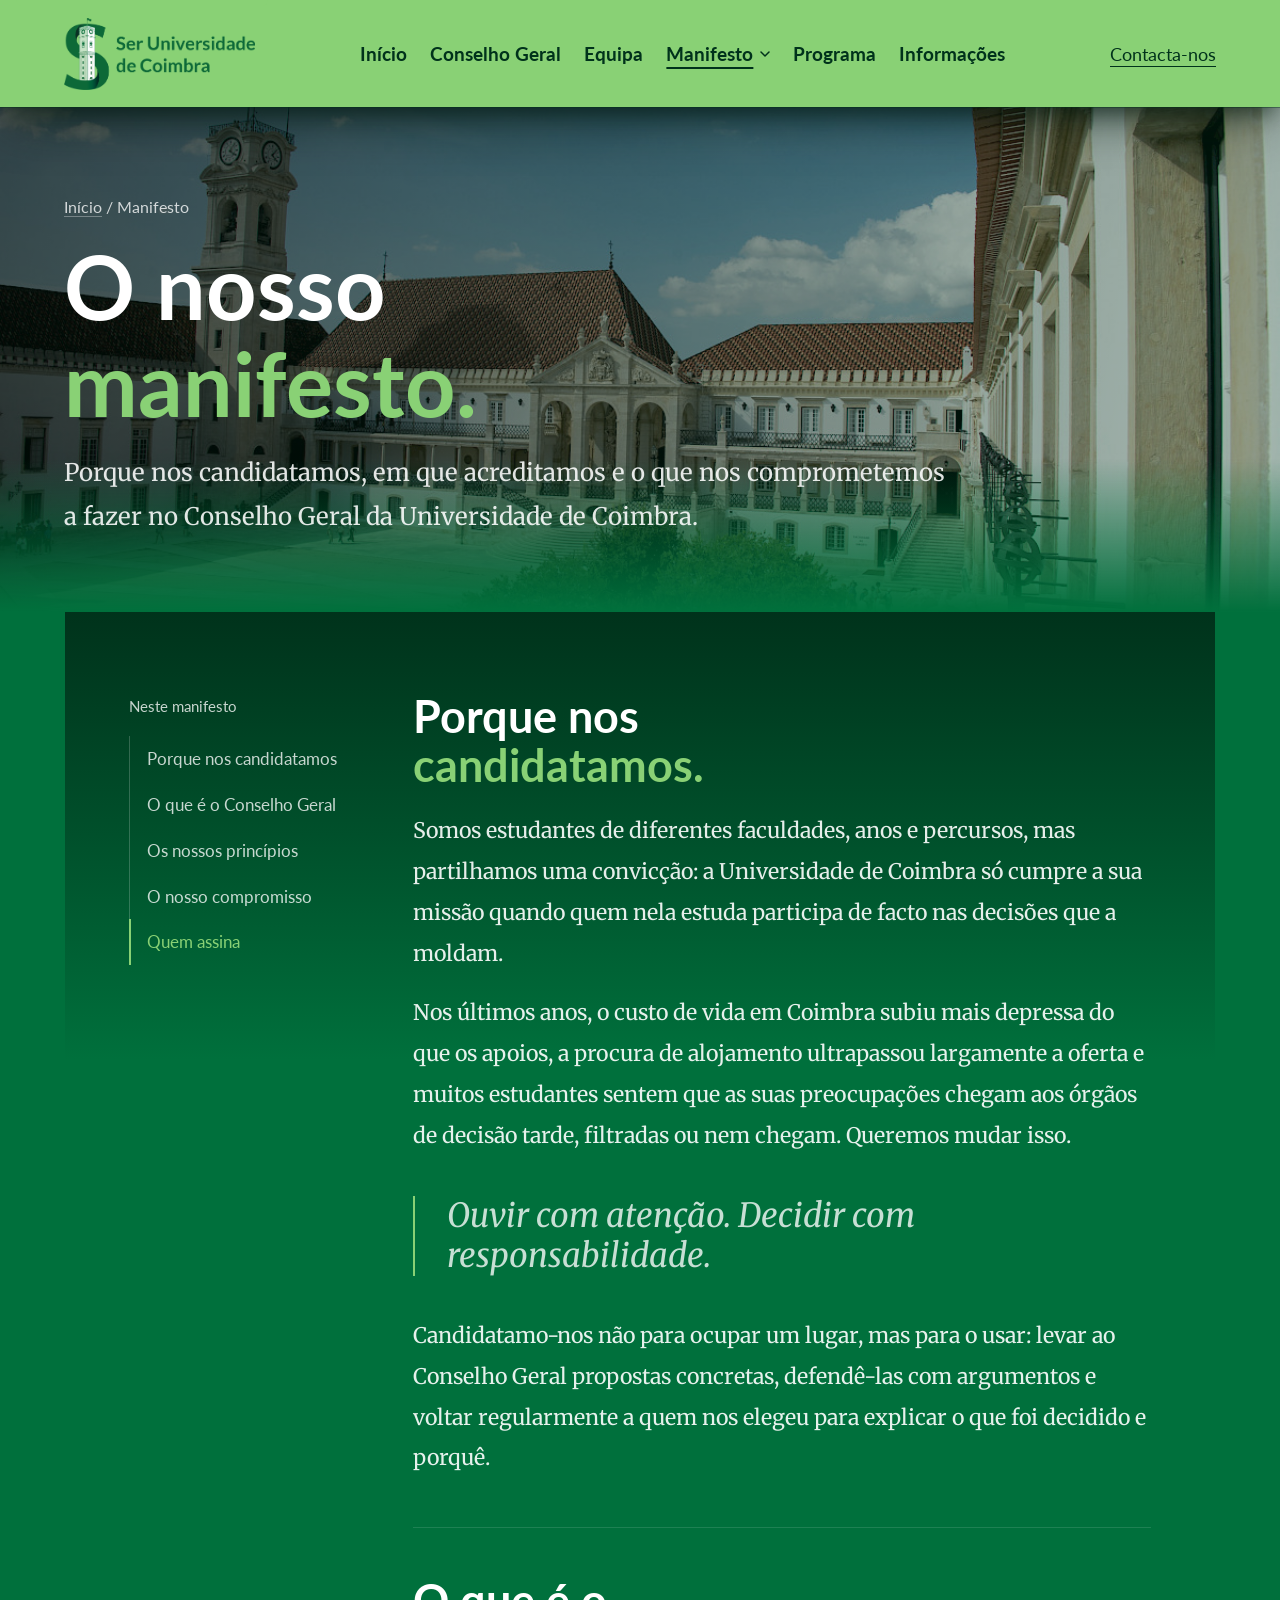
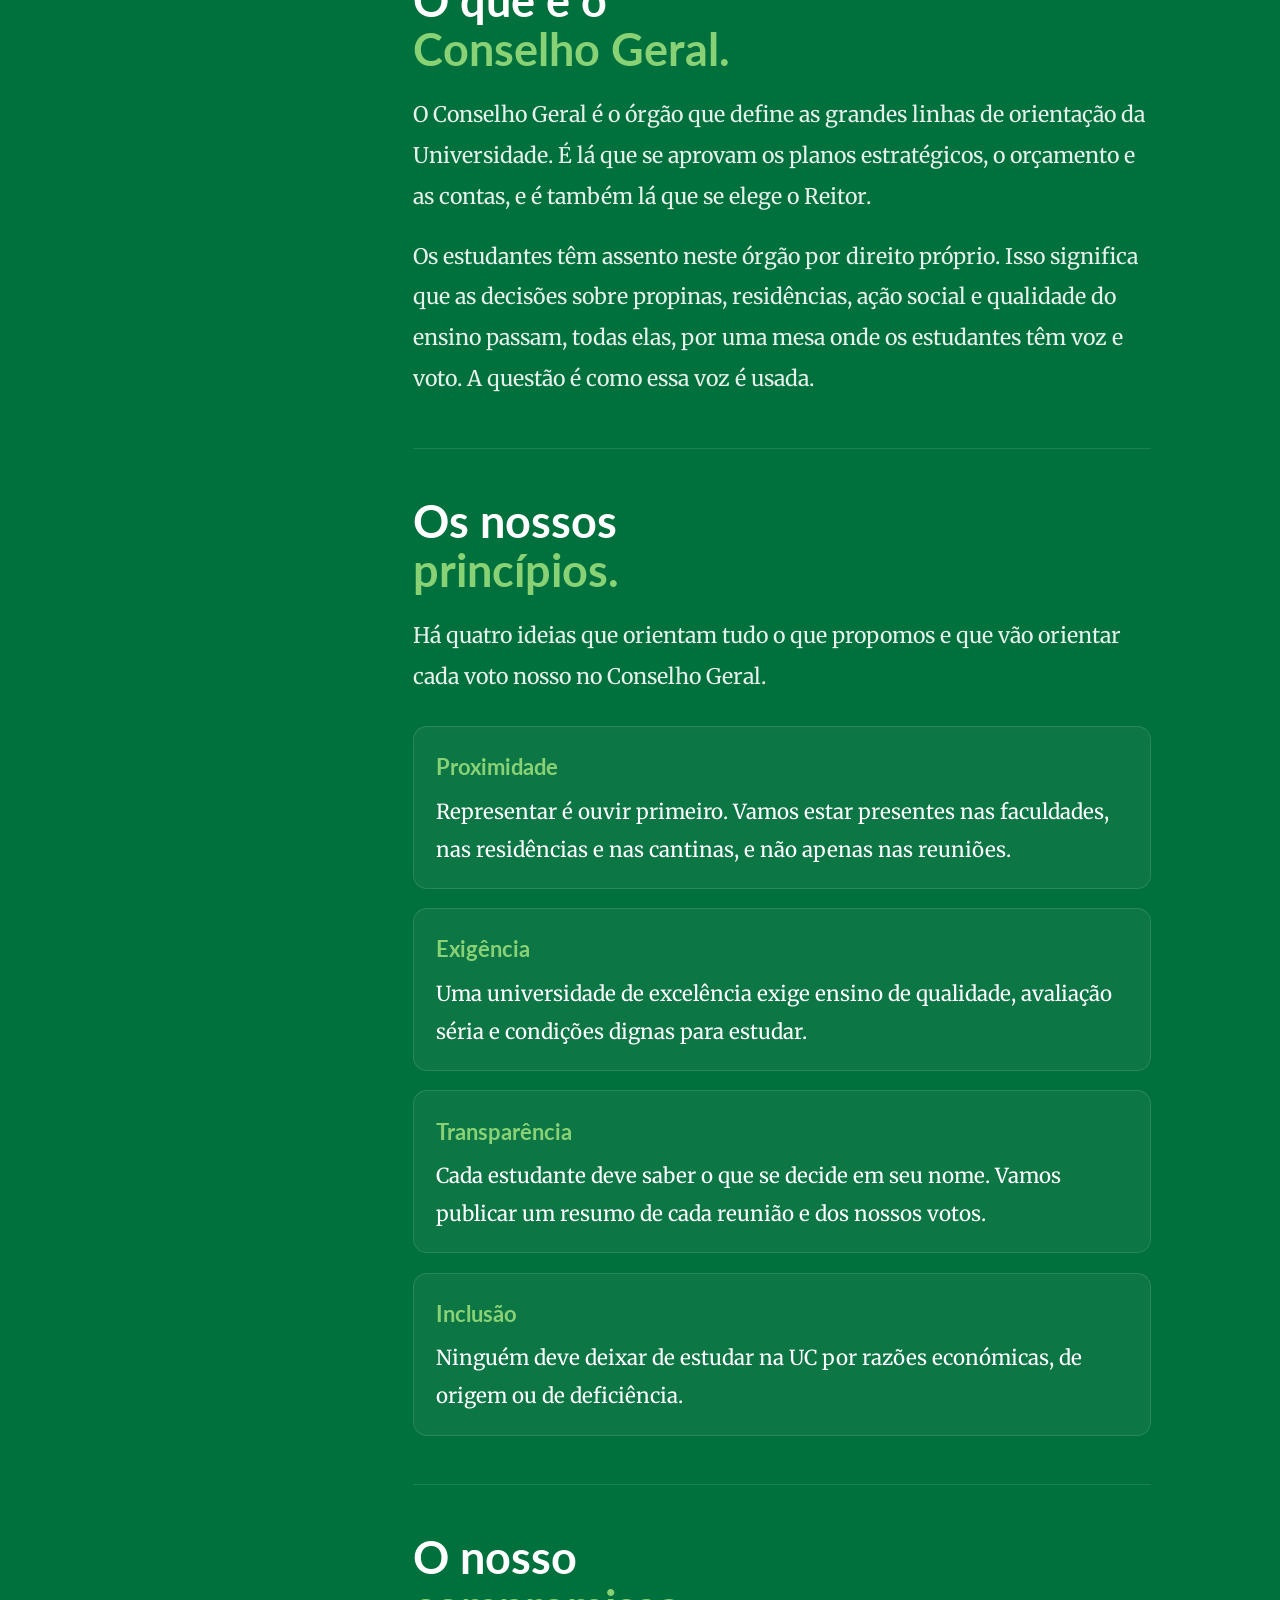
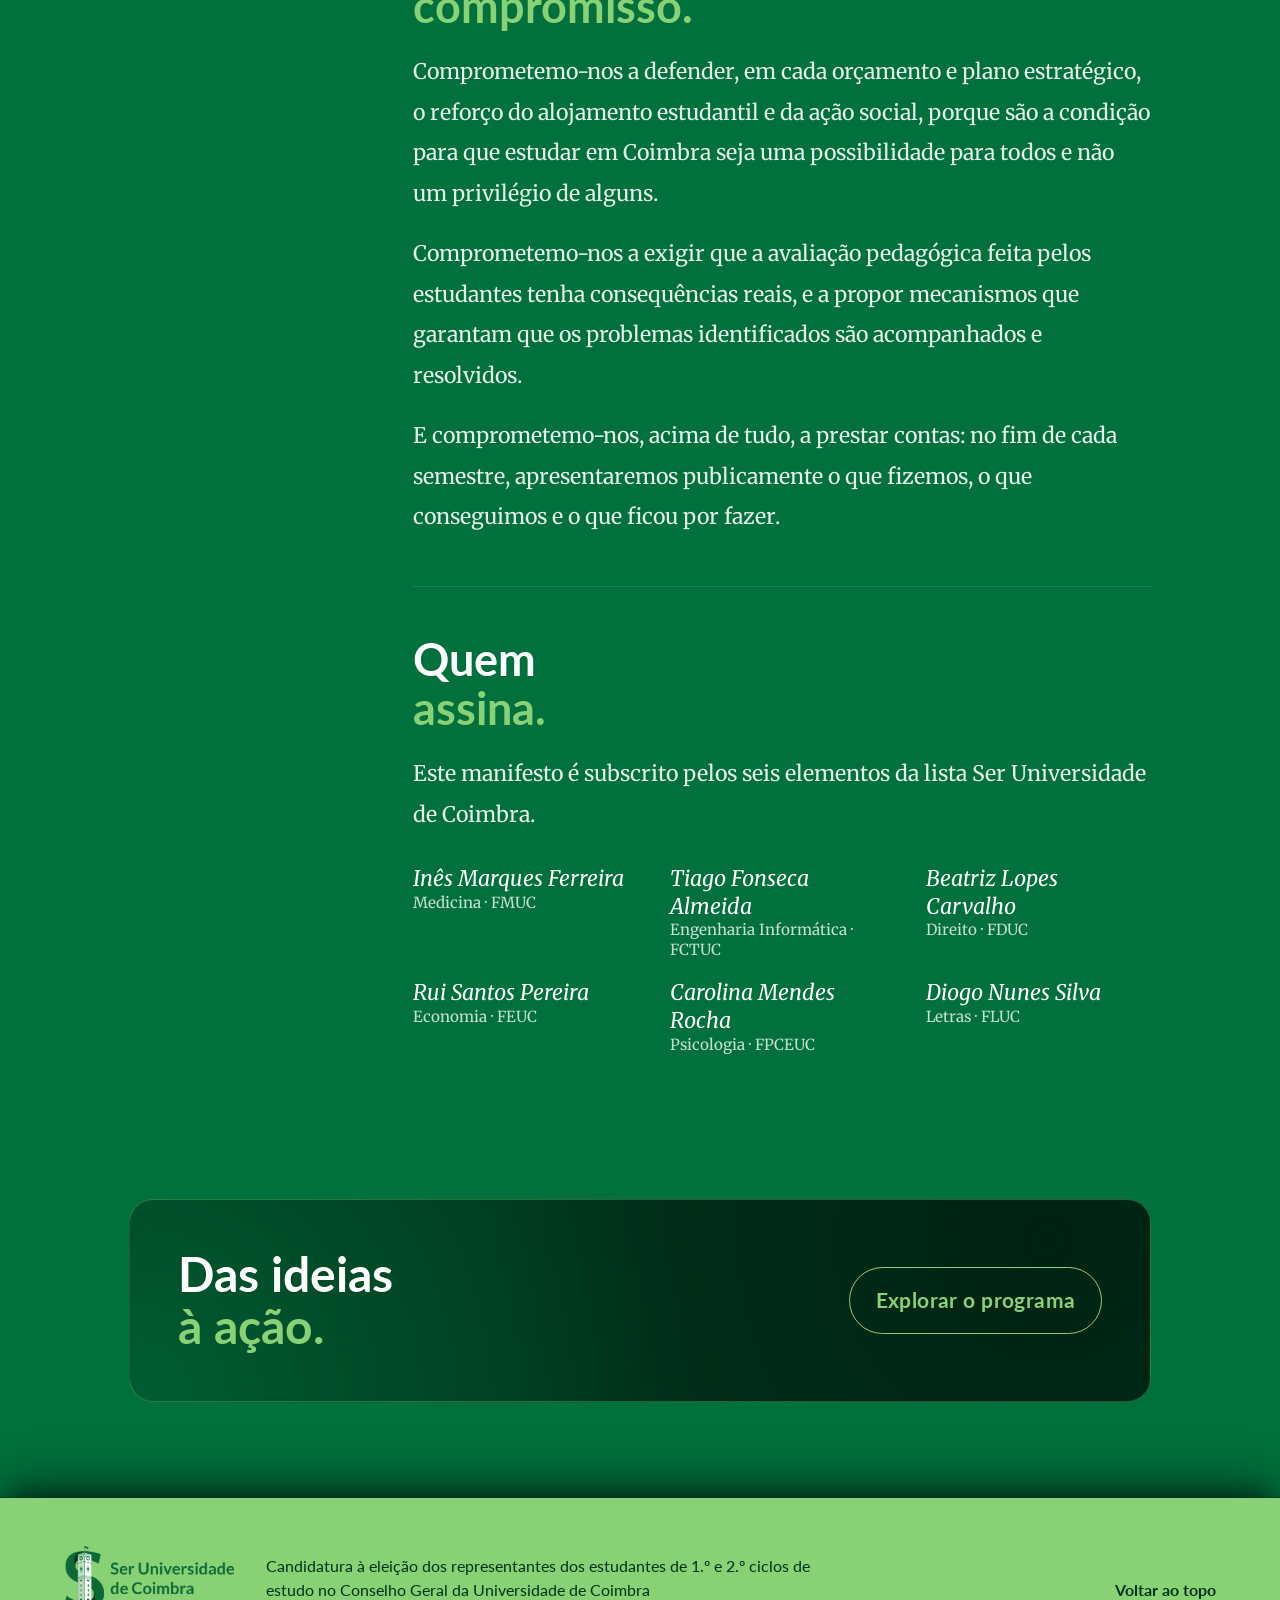
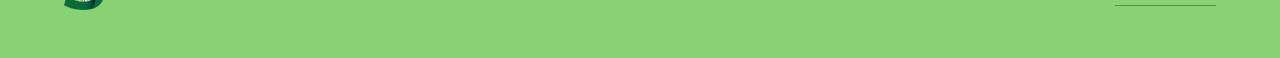
==== manifesto.html @ c666aac7 "reducao" ====
<!DOCTYPE html>
<html lang="pt">
<head>
  <meta charset="UTF-8">
  <meta name="viewport" content="width=device-width, initial-scale=1">
  <meta name="description" content="Manifesto da lista Ser Universidade de Coimbra, candidata à eleição dos representantes dos estudantes de 1.º e 2.º ciclos de estudo no Conselho Geral da Universidade de Coimbra.">
  <meta name="theme-color" content="#00703C">
  <title>Manifesto · Ser Universidade de Coimbra</title>
  <link rel="preconnect" href="https://fonts.googleapis.com">
  <link rel="preconnect" href="https://fonts.gstatic.com" crossorigin>
  <link href="https://fonts.googleapis.com/css2?family=Lato:ital,wght@0,400;0,700;1,400;1,700&family=Merriweather:ital,wght@0,300;0,400;0,700;1,300;1,400&display=swap" rel="stylesheet">
  <link rel="icon" type="image/png" sizes="32x32" href="imagens/favicon-32.png">
  <link rel="apple-touch-icon" href="imagens/favicon-180.png">
  <link rel="stylesheet" href="style.css?v=2">
</head>
<body>
  <a class="saltar" href="#conteudo">Saltar para o conteúdo</a>

  <header id="cabecalho">
    <a class="marca" href="index.html">
      <img class="marca-simbolo" src="imagens/logo-cor.png" alt="Ser Universidade de Coimbra">
    </a>
    <nav id="menu">
      <a href="index.html#inicio">Início</a>
      <a href="index.html#conselho-geral">Conselho Geral</a>
      <a href="index.html#equipa">Equipa</a>
      <div class="menu-grupo">
        <button class="menu-grupo-botao atual" aria-expanded="false">Manifesto <svg viewBox="0 0 10 6" aria-hidden="true"><path d="M1 1l4 4 4-4" fill="none" stroke="currentColor" stroke-width="1.5" stroke-linecap="round" stroke-linejoin="round"/></svg></button>
        <div class="submenu">
          <a href="index.html#manifesto">Em resumo</a>
          <a href="manifesto.html">Manifesto completo</a>
        </div>
      </div>
      <a href="index.html#programa">Programa</a>
      <a href="index.html#informacoes">Informações</a>
    </nav>
    <div class="cabecalho-acoes">
      <a class="contacto-ligacao" href="index.html#contactos">Contacta-nos</a>
      <button class="menu-botao" aria-expanded="false" aria-controls="menu" aria-label="Abrir menu"><span></span><span></span><span></span></button>
    </div>
  </header>

  <section class="pagina-topo">
    <div class="inicio-fundo"></div>
    <p class="migalhas"><a href="index.html">Início</a> / Manifesto</p>
    <h1>O nosso <em>manifesto.</em></h1>
    <p class="pagina-resumo">Porque nos candidatamos, em que acreditamos e o que nos comprometemos a fazer no Conselho Geral da Universidade de Coimbra.</p>
  </section>

  <main id="conteudo" class="leitura">
    <aside class="indice">
      <p class="indice-titulo">Neste manifesto</p>
      <ol>
        <li><a href="#porque">Porque nos candidatamos</a></li>
        <li><a href="#conselho">O que é o Conselho Geral</a></li>
        <li><a href="#principios">Os nossos princípios</a></li>
        <li><a href="#compromisso">O nosso compromisso</a></li>
        <li><a href="#quem-somos">Quem assina</a></li>
      </ol>
    </aside>

    <article class="texto-manifesto">
      <section id="porque">
        <h2>Porque nos <em>candidatamos.</em></h2>
        <p>Somos estudantes de diferentes faculdades, anos e percursos, mas partilhamos uma convicção: a Universidade de Coimbra só cumpre a sua missão quando quem nela estuda participa de facto nas decisões que a moldam.</p>
        <p>Nos últimos anos, o custo de vida em Coimbra subiu mais depressa do que os apoios, a procura de alojamento ultrapassou largamente a oferta e muitos estudantes sentem que as suas preocupações chegam aos órgãos de decisão tarde, filtradas ou nem chegam. Queremos mudar isso.</p>
        <blockquote>Ouvir com atenção. Decidir com responsabilidade.</blockquote>
        <p>Candidatamo-nos não para ocupar um lugar, mas para o usar: levar ao Conselho Geral propostas concretas, defendê-las com argumentos e voltar regularmente a quem nos elegeu para explicar o que foi decidido e porquê.</p>
      </section>

      <section id="conselho">
        <h2>O que é o <em>Conselho Geral.</em></h2>
        <p>O Conselho Geral é o órgão que define as grandes linhas de orientação da Universidade. É lá que se aprovam os planos estratégicos, o orçamento e as contas, e é também lá que se elege o Reitor.</p>
        <p>Os estudantes têm assento neste órgão por direito próprio. Isso significa que as decisões sobre propinas, residências, ação social e qualidade do ensino passam, todas elas, por uma mesa onde os estudantes têm voz e voto. A questão é como essa voz é usada.</p>
      </section>

      <section id="principios">
        <h2>Os nossos <em>princípios.</em></h2>
        <p>Há quatro ideias que orientam tudo o que propomos e que vão orientar cada voto nosso no Conselho Geral.</p>
        <ul class="principios">
          <li><strong>Proximidade</strong>Representar é ouvir primeiro. Vamos estar presentes nas faculdades, nas residências e nas cantinas, e não apenas nas reuniões.</li>
          <li><strong>Exigência</strong>Uma universidade de excelência exige ensino de qualidade, avaliação séria e condições dignas para estudar.</li>
          <li><strong>Transparência</strong>Cada estudante deve saber o que se decide em seu nome. Vamos publicar um resumo de cada reunião e dos nossos votos.</li>
          <li><strong>Inclusão</strong>Ninguém deve deixar de estudar na UC por razões económicas, de origem ou de deficiência.</li>
        </ul>
      </section>

      <section id="compromisso">
        <h2>O nosso <em>compromisso.</em></h2>
        <p>Comprometemo-nos a defender, em cada orçamento e plano estratégico, o reforço do alojamento estudantil e da ação social, porque são a condição para que estudar em Coimbra seja uma possibilidade para todos e não um privilégio de alguns.</p>
        <p>Comprometemo-nos a exigir que a avaliação pedagógica feita pelos estudantes tenha consequências reais, e a propor mecanismos que garantam que os problemas identificados são acompanhados e resolvidos.</p>
        <p>E comprometemo-nos, acima de tudo, a prestar contas: no fim de cada semestre, apresentaremos publicamente o que fizemos, o que conseguimos e o que ficou por fazer.</p>
      </section>

      <section id="quem-somos">
        <h2>Quem <em>assina.</em></h2>
        <p>Este manifesto é subscrito pelos seis elementos da lista Ser Universidade de Coimbra.</p>
        <div class="assinaturas">
          <p>Inês Marques Ferreira <span>Medicina · FMUC</span></p>
          <p>Tiago Fonseca Almeida <span>Engenharia Informática · FCTUC</span></p>
          <p>Beatriz Lopes Carvalho <span>Direito · FDUC</span></p>
          <p>Rui Santos Pereira <span>Economia · FEUC</span></p>
          <p>Carolina Mendes Rocha <span>Psicologia · FPCEUC</span></p>
          <p>Diogo Nunes Silva <span>Letras · FLUC</span></p>
        </div>
      </section>
    </article>
  </main>

  <section class="pagina-seguinte">
    <div class="pagina-seguinte-cartao">
      <h2>Das ideias <em>à ação.</em></h2>
      <a class="botao-pagina" href="index.html#programa">Explorar o programa</a>
    </div>
  </section>

  <footer>
    <div class="rodape-marca">
      <img class="marca-simbolo" src="imagens/logo-cor.png" alt="Ser Universidade de Coimbra">
      <p>Candidatura à eleição dos representantes dos estudantes de 1.º e 2.º ciclos de estudo no Conselho Geral da Universidade de Coimbra</p>
    </div>
    <a class="ligacao" href="#">Voltar ao topo</a>
  </footer>

  <script src="script.js?v=2"></script>
</body>
</html>
---- style.css ----
:root {
  --escuro: #00703C;
  --profundo: color-mix(in srgb, var(--escuro) 45%, black);
  --sombra: color-mix(in srgb, var(--escuro) 20%, black);
  --destaque: #89D175;
  --texto: #FFFFFF;
  --texto-suave: rgba(255, 255, 255, 0.78);
  --fonte-marca: "Lato", system-ui, sans-serif;
  --fonte-titulos: "Lato", system-ui, sans-serif;
  --fonte-texto: "Merriweather", Georgia, serif;
}

* {
  box-sizing: border-box;
  margin: 0;
  padding: 0;
}

html {
  scroll-behavior: smooth;
  scroll-padding-top: 7rem;
}

body {
  font-family: var(--fonte-texto);
  color: var(--texto);
  background: var(--escuro);
  font-size: 1.29rem;
  line-height: 1.85;
}

h1, h2, h3 {
  font-family: var(--fonte-titulos);
  font-weight: 700;
  line-height: 1.1;
}

h1 em, h2 em {
  display: block;
  font-style: normal;
  font-weight: inherit;
  color: var(--destaque);
}

a:focus-visible, button:focus-visible {
  outline: 2px solid var(--destaque);
  outline-offset: 3px;
}

.saltar {
  position: absolute;
  left: 1rem;
  top: -3rem;
  z-index: 100;
  padding: 0.5rem 1rem;
  background: var(--destaque);
  color: var(--profundo);
  border-radius: 6px;
}

.saltar:focus {
  top: 1rem;
}

#cabecalho {
  position: fixed;
  top: 0;
  left: 0;
  right: 0;
  z-index: 50;
  display: flex;
  justify-content: space-between;
  align-items: center;
  padding: 1.1rem 5%;
  background: var(--destaque);
  box-shadow:
    0 1px 0 color-mix(in srgb, var(--profundo) 40%, transparent),
    0 10px 22px -6px color-mix(in srgb, var(--sombra) 60%, transparent),
    0 24px 48px -12px color-mix(in srgb, var(--sombra) 55%, transparent);
  transition: padding 0.4s ease;
}

#cabecalho.compacto {
  padding: 0.6rem 5%;
  background: var(--destaque);
  box-shadow:
    0 1px 0 color-mix(in srgb, var(--profundo) 40%, transparent),
    0 10px 22px -6px color-mix(in srgb, var(--sombra) 60%, transparent),
    0 24px 48px -12px color-mix(in srgb, var(--sombra) 55%, transparent);
}

.marca {
  display: flex;
  align-items: center;
  gap: 0.7rem;
  color: var(--texto);
  text-decoration: none;
}

.marca-simbolo {
  width: auto;
  height: 4.5rem;
  flex-shrink: 0;
  transition: height 0.4s ease;
}

#cabecalho.compacto .marca-simbolo {
  height: 3.4rem;
}

.marca-nome {
  font-family: var(--fonte-marca);
  font-size: 1.35rem;
  font-weight: 700;
  line-height: 1.15;
}

.cabecalho-acoes {
  display: flex;
  align-items: center;
  gap: 1.4rem;
}

.contacto-ligacao {
  color: var(--profundo);
  font-size: 1.15rem;
  text-decoration: underline;
  text-decoration-thickness: 1px;
  text-underline-offset: 5px;
  transition: color 0.3s ease;
}

.contacto-ligacao:hover {
  color: var(--profundo);
  text-decoration-thickness: 2px;
}

nav {
  display: flex;
  align-items: center;
  gap: clamp(1rem, 1.8vw, 2rem);
}

nav > a,
.menu-grupo-botao {
  display: inline-flex;
  align-items: center;
  gap: 0.4rem;
  padding: 0.4rem 0;
  background: none;
  border: none;
  color: var(--texto);
  font: inherit;
  font-size: 1.2rem;
  font-weight: 700;
  text-decoration: none;
  cursor: pointer;
  transition: color 0.3s ease;
}

nav > a:hover,
.menu-grupo-botao:hover,
.menu-grupo-botao.atual {
  color: var(--destaque);
}

.menu-grupo-botao svg {
  width: 10px;
  height: 6px;
  transition: transform 0.3s ease;
}

.menu-grupo {
  position: relative;
}

.submenu {
  position: absolute;
  top: calc(100% + 0.7rem);
  left: -1rem;
  min-width: 230px;
  display: flex;
  flex-direction: column;
  padding: 0.6rem;
  border-radius: 14px;
  background: var(--escuro);
  border: 1px solid color-mix(in srgb, var(--destaque) 25%, transparent);
  box-shadow: 0 20px 50px color-mix(in srgb, var(--sombra) 45%, transparent);
  opacity: 0;
  visibility: hidden;
  transform: translateY(-6px);
  transition: opacity 0.25s ease, transform 0.25s ease, visibility 0.25s;
}

.submenu::before {
  content: "";
  position: absolute;
  top: -0.8rem;
  left: 0;
  right: 0;
  height: 0.8rem;
}

.submenu a {
  padding: 0.55rem 0.8rem;
  border-radius: 8px;
  color: var(--texto);
  font-size: 1.08rem;
  text-decoration: none;
  transition: background 0.25s ease, color 0.25s ease;
}

.submenu a:hover {
  background: color-mix(in srgb, var(--texto-suave) 10%, transparent);
  color: var(--destaque);
}

.menu-grupo.aberto .submenu {
  opacity: 1;
  visibility: visible;
  transform: none;
}

.menu-grupo.aberto .menu-grupo-botao svg {
  transform: rotate(180deg);
}

@media (hover: hover) {
  #cabecalho:not(.compacto) .menu-grupo:hover .submenu {
    opacity: 1;
    visibility: visible;
    transform: none;
  }

  #cabecalho:not(.compacto) .menu-grupo:hover .menu-grupo-botao svg {
    transform: rotate(180deg);
  }
}

.menu-botao {
  display: none;
  flex-direction: column;
  justify-content: center;
  align-items: center;
  gap: 5px;
  width: 2.4rem;
  height: 2.4rem;
  padding: 0;
  background: none;
  border: none;
  cursor: pointer;
}

.menu-botao span {
  width: 24px;
  height: 3px;
  border-radius: 2px;
  background: var(--escuro);
  transition: transform 0.3s ease, opacity 0.3s ease, background 0.3s ease;
}

.menu-botao:hover span {
  background: var(--destaque);
}

.menu-botao[aria-expanded="true"] span:nth-child(1) {
  transform: translateY(8px) rotate(45deg);
}

.menu-botao[aria-expanded="true"] span:nth-child(2) {
  opacity: 0;
}

.menu-botao[aria-expanded="true"] span:nth-child(3) {
  transform: translateY(-8px) rotate(-45deg);
}

#cabecalho.sem-transicao nav,
#cabecalho.sem-transicao nav * {
  transition: none !important;
}

#cabecalho.compacto .menu-botao {
  display: flex;
}

#cabecalho.compacto nav {
  position: absolute;
  top: 100%;
  right: 5%;
  width: min(320px, 90%);
  max-height: calc(100vh - 6rem);
  overflow-y: auto;
  flex-direction: column;
  align-items: stretch;
  gap: 0.2rem;
  padding: 1.2rem 1.4rem;
  border-radius: 16px;
  background: var(--escuro);
  border: 1px solid color-mix(in srgb, var(--destaque) 25%, transparent);
  box-shadow: 0 20px 50px color-mix(in srgb, var(--sombra) 45%, transparent);
  opacity: 0;
  visibility: hidden;
  transform: translateY(-10px);
  transition: opacity 0.3s ease, transform 0.3s ease, visibility 0.3s;
}

#cabecalho.compacto nav.aberto {
  opacity: 1;
  visibility: visible;
  transform: none;
}

#cabecalho.compacto nav > a,
#cabecalho.compacto .menu-grupo-botao {
  width: 100%;
  justify-content: space-between;
  padding: 0.65rem 0;
}

#cabecalho.compacto .submenu {
  position: static;
  display: none;
  min-width: 0;
  padding: 0 0 0.5rem 0.6rem;
  background: none;
  border: none;
  box-shadow: none;
  opacity: 1;
  visibility: visible;
  transform: none;
}

#cabecalho.compacto .submenu::before {
  display: none;
}

#cabecalho.compacto .menu-grupo.aberto .submenu {
  display: flex;
}

.marca {
  color: var(--profundo);
}

.menu-botao:hover span {
  background: var(--profundo);
}

#cabecalho:not(.compacto) nav > a,
#cabecalho:not(.compacto) .menu-grupo-botao {
  color: var(--profundo);
  text-decoration: underline;
  text-decoration-color: transparent;
  text-decoration-thickness: 1.5px;
  text-underline-offset: 6px;
  transition: color 0.3s ease, text-decoration-color 0.3s ease;
}

#cabecalho:not(.compacto) nav > a:hover,
#cabecalho:not(.compacto) .menu-grupo-botao:hover,
#cabecalho:not(.compacto) .menu-grupo-botao.atual {
  color: var(--profundo);
  text-decoration-color: currentColor;
}

#inicio {
  position: relative;
  overflow: hidden;
  isolation: isolate;
  min-height: 100vh;
  display: flex;
  flex-direction: column;
  justify-content: center;
  padding: 10rem 5% 9rem;
}

.inicio-fundo {
  position: absolute;
  inset: 0;
  top: var(--altura-cabecalho, 6.7rem);
  z-index: -2;
  background: url("imagens/abertura.jpg") center / cover no-repeat;
  filter: saturate(0.75);
}

.pagina-topo::before {
  content: "";
  position: absolute;
  inset: 0;
  z-index: -1;
  background: var(--escuro);
  opacity: 0.2;
}

#inicio::after {
  content: "";
  position: absolute;
  inset: 0;
  z-index: -1;
  background:
    linear-gradient(to bottom, transparent 55%, var(--profundo) 100%),
    radial-gradient(
      ellipse 65% 55% at 50% 48%,
      rgba(0, 18, 9, 0.55) 0%,
      rgba(0, 18, 9, 0.2) 70%,
      rgba(0, 18, 9, 0) 100%
    ),
    rgba(0, 18, 9, 0.35);
  pointer-events: none;
}

.pagina-topo::after {
  content: "";
  position: absolute;
  inset: 0;
  z-index: -1;
  background:
    linear-gradient(to top, var(--escuro) 0%, transparent 25%),
    linear-gradient(
      100deg,
      rgba(0, 0, 0, 0.6) 0%,
      rgba(0, 0, 0, 0.4) 40%,
      rgba(0, 0, 0, 0.15) 100%
    );
  pointer-events: none;
}

.inicio-conteudo {
  max-width: 900px;
  margin: 0 auto;
  text-align: center;
}

.inicio-etiqueta {
  font-size: 1.12rem;
  color: var(--texto-suave);
  letter-spacing: 0.04em;
}

#inicio .inicio-etiqueta,
.chamada .inicio-etiqueta {
  display: inline-flex;
  align-items: center;
  gap: 0.8rem;
  font-family: var(--fonte-titulos);
  font-size: 1rem;
  font-weight: 700;
  text-transform: uppercase;
  letter-spacing: 0.18em;
}

#inicio .inicio-etiqueta::before,
#inicio .inicio-etiqueta::after,
.chamada .inicio-etiqueta::before,
.chamada .inicio-etiqueta::after {
  content: "";
  width: 7px;
  height: 7px;
  background: var(--destaque);
  transform: rotate(45deg);
}

.chamada .inicio-etiqueta::before,
.chamada .inicio-etiqueta::after {
  background: var(--escuro);
}

.inicio-subtitulo {
  max-width: 36rem;
  margin: 0 auto;
  font-family: var(--fonte-texto);
  font-size: 1.15rem;
  line-height: 1.6;
  text-wrap: balance;
  color: var(--texto-suave);
}

.chamada .inicio-subtitulo {
  margin-bottom: 2.5rem;
  color: color-mix(in srgb, var(--profundo) 85%, transparent);
}

#inicio h1 {
  margin: 1.2rem 0 1.2rem;
  font-size: clamp(2.8rem, 7vw, 5.8rem);
  color: var(--texto);
}

.inicio-texto {
  max-width: 54ch;
  font-size: 1.46rem;
  color: color-mix(in srgb, var(--texto) 88%, transparent);
}

.inicio-botoes {
  display: flex;
  flex-wrap: wrap;
  justify-content: center;
  gap: 1rem;
  margin-top: 2.6rem;
}

.botao {
  display: inline-block;
  padding: 0.9rem 1.7rem;
  border-radius: 999px;
  font-weight: 700;
  letter-spacing: 0.02em;
  text-decoration: none;
  transition: transform 0.3s ease, box-shadow 0.3s ease, background 0.3s ease;
}

.botao-principal {
  background: var(--destaque);
  color: var(--profundo);
}

.botao-principal:hover {
  transform: translateY(-3px);
  box-shadow: 0 12px 30px color-mix(in srgb, var(--destaque) 40%, transparent);
}

.inicio-botoes .botao-principal {
  background: var(--destaque);
  color: var(--profundo);
  box-shadow: 0 10px 30px rgba(0, 0, 0, 0.3);
}

.inicio-botoes .botao-principal:hover {
  box-shadow: 0 12px 30px color-mix(in srgb, var(--destaque) 40%, transparent);
}

#inicio h1 {
  text-shadow: 0 2px 4px rgba(0, 0, 0, 0.25), 0 8px 40px rgba(0, 0, 0, 0.5);
}

#inicio .inicio-subtitulo,
#inicio .inicio-etiqueta {
  text-shadow: 0 2px 12px rgba(0, 0, 0, 0.6);
}

#conteudo {
  background: linear-gradient(to bottom, var(--profundo) 0, var(--escuro) 28rem);
}


.botao-secundario {
  border: 1.5px solid color-mix(in srgb, var(--texto) 60%, transparent);
  color: var(--texto);
}

.botao-secundario:hover {
  background: color-mix(in srgb, var(--texto) 12%, transparent);
  border-color: var(--texto);
  transform: translateY(-3px);
}

.inicio-data {
  display: inline-block;
  margin-top: 2rem;
  color: var(--destaque);
  font-weight: 500;
  text-decoration: none;
  border-bottom: 1px solid color-mix(in srgb, var(--destaque) 50%, transparent);
}

.inicio-rodape {
  position: absolute;
  left: 0;
  right: 0;
  bottom: 1.5rem;
  text-align: center;
  font-size: 0.9rem;
  color: var(--texto-suave);
}

.bloco {
  max-width: 1150px;
  margin: 0 auto;
  padding: 6rem 5%;
}

.bloco-etiqueta {
  display: flex;
  align-items: center;
  gap: 0.9rem;
  margin-bottom: 1.2rem;
  font-family: var(--fonte-titulos);
  font-size: 1.06rem;
  font-weight: 700;
  text-transform: uppercase;
  letter-spacing: 0.14em;
  color: var(--texto-suave);
}

.bloco-etiqueta::before,
.eixo::before,
.info-cartao::before {
  content: "";
  flex-shrink: 0;
  width: 8px;
  height: 8px;
  background: var(--destaque);
  transform: rotate(45deg);
}

.bloco-etiqueta::after {
  content: "";
  flex: 1;
  max-width: 120px;
  height: 1px;
  background: linear-gradient(to right, color-mix(in srgb, var(--destaque) 60%, transparent), transparent);
}

.bloco h2 {
  margin-bottom: 1.4rem;
  font-size: clamp(2.4rem, 5vw, 3.8rem);
}

.bloco p {
  max-width: 62ch;
}

.bloco-intro {
  margin-bottom: 3rem;
  color: color-mix(in srgb, var(--texto) 85%, transparent);
}

.ligacao {
  display: inline-block;
  margin-top: 1.5rem;
  color: var(--destaque);
  font-weight: 500;
  text-decoration: none;
  border-bottom: 1px solid color-mix(in srgb, var(--destaque) 50%, transparent);
  transition: border-color 0.3s ease;
}

.ligacao:hover {
  border-color: var(--destaque);
}

.apresentacao-grelha {
  display: grid;
  grid-template-columns: 1.4fr 1fr;
  gap: 4rem;
  align-items: center;
}

blockquote {
  padding-left: 2rem;
  border-left: 2px solid var(--destaque);
  font-family: var(--fonte-texto);
  font-size: clamp(1.68rem, 2.6vw, 2.24rem);
  font-style: italic;
  line-height: 1.2;
  color: var(--texto-suave);
}

.equipa-grelha {
  display: grid;
  grid-template-columns: repeat(auto-fill, minmax(220px, 1fr));
  gap: 1.5rem;
}

.candidato {
  position: relative;
  padding: 1rem 1rem 1.5rem;
  border-radius: 20px;
  background: color-mix(in srgb, var(--texto-suave) 6%, transparent);
  border: 1px solid color-mix(in srgb, var(--texto-suave) 15%, transparent);
  transition: transform 0.4s ease, border-color 0.4s ease, background 0.4s ease;
}

.candidato:hover {
  transform: translateY(-6px);
  border-color: color-mix(in srgb, var(--destaque) 60%, transparent);
  background: color-mix(in srgb, var(--texto-suave) 10%, transparent);
}

.candidato-foto {
  display: grid;
  place-items: center;
  aspect-ratio: 4 / 5;
  margin-bottom: 1.2rem;
  overflow: hidden;
  border-radius: 14px;
  background: linear-gradient(160deg, var(--escuro), var(--profundo));
}

.candidato-foto span {
  font-family: var(--fonte-titulos);
  font-size: 3.5rem;
  color: color-mix(in srgb, var(--texto) 40%, transparent);
}

.candidato-foto img {
  width: 100%;
  height: 100%;
  object-fit: cover;
  object-position: 50% 30%;
  transition: filter 0.4s ease;
}

.candidato:hover .candidato-foto img {
  filter: brightness(0.8);
}


.candidato h3 {
  padding: 0 0.5rem;
  font-size: 1.2rem;
}

.candidato p {
  padding: 0 0.5rem;
  margin-top: 0.4rem;
  font-family: var(--fonte-titulos);
  font-size: 1.08rem;
  line-height: 1.45;
  color: var(--texto-suave);
}

.bloco-destaque {
  position: relative;
  max-width: none;
  padding-left: max(5%, calc((100% - 1150px) / 2 + 5%));
  background:
    radial-gradient(circle at 85% 30%, color-mix(in srgb, var(--sombra) 60%, transparent), transparent 55%),
    radial-gradient(circle at 10% 90%, color-mix(in srgb, var(--escuro) 70%, transparent), transparent 50%),
    var(--profundo);
}

.bloco-destaque p + p {
  margin-top: 1rem;
}

.programa-grelha {
  display: grid;
  grid-template-columns: repeat(auto-fill, minmax(300px, 1fr));
  gap: 1px;
  background: color-mix(in srgb, var(--texto-suave) 18%, transparent);
  border: 1px solid color-mix(in srgb, var(--texto-suave) 18%, transparent);
  border-radius: 20px;
  overflow: hidden;
}

.eixo {
  padding: 2rem;
  background: var(--escuro);
  transition: background 0.4s ease;
}

.eixo:hover {
  background: color-mix(in srgb, var(--escuro) 80%, black);
}


.eixo::before {
  display: block;
  margin-bottom: 1.3rem;
}

.eixo h3 {
  margin-bottom: 0.6rem;
  font-size: 1.7rem;
}

.eixo p {
  font-size: 1.23rem;
  color: color-mix(in srgb, var(--texto) 80%, transparent);
}

.programa-fecho {
  margin-top: 2.5rem;
  font-family: var(--fonte-texto);
  font-size: 1.57rem;
  font-style: italic;
  color: var(--texto-suave);
}

.info-grelha {
  display: grid;
  grid-template-columns: repeat(auto-fit, minmax(260px, 420px));
  gap: 1.5rem;
}

.info-cartao {
  display: flex;
  flex-direction: column;
  gap: 0.6rem;
  padding: 2rem;
  border-radius: 20px;
  background: color-mix(in srgb, var(--texto-suave) 6%, transparent);
  border: 1px solid color-mix(in srgb, var(--texto-suave) 15%, transparent);
  color: var(--texto);
  text-decoration: none;
  transition: transform 0.4s ease, border-color 0.4s ease;
}

.info-cartao:hover {
  transform: translateY(-6px);
  border-color: color-mix(in srgb, var(--destaque) 60%, transparent);
}


.info-cartao::before {
  margin-bottom: 0.7rem;
}

.info-cartao strong {
  font-family: var(--fonte-titulos);
  font-size: 1.7rem;
  font-weight: 700;
}

.info-cartao span:last-child {
  font-size: 1.23rem;
  color: var(--texto-suave);
}

.chamada {
  padding: 5rem 5% 7rem;
  background: var(--escuro);
}

.chamada-cartao {
  max-width: 1150px;
  margin: 0 auto;
  padding: 4.5rem 5% 5rem;
  border-radius: 28px;
  text-align: center;
  background: var(--destaque);
  box-shadow: 0 30px 60px -20px color-mix(in srgb, var(--sombra) 70%, transparent);
  color: var(--profundo);
}

.chamada-logo {
  display: block;
  width: auto;
  height: 8.5rem;
  margin: 0 auto 2rem;
}

.chamada .inicio-etiqueta {
  color: color-mix(in srgb, var(--profundo) 75%, transparent);
}

.chamada h2 {
  margin: 1rem 0 1.2rem;
  font-size: clamp(2.6rem, 6vw, 4.5rem);
  color: var(--profundo);
}

.chamada h2 em {
  color: var(--escuro);
}

.chamada .botao-principal {
  background: var(--escuro);
  color: var(--texto);
}

.chamada .botao-principal:hover {
  background: var(--profundo);
  box-shadow: 0 12px 30px color-mix(in srgb, var(--sombra) 45%, transparent);
}

footer {
  display: flex;
  flex-wrap: wrap;
  justify-content: space-between;
  align-items: center;
  gap: 1.5rem;
  padding: 3rem 5%;
  background: var(--destaque);
  box-shadow:
    0 -1px 0 color-mix(in srgb, var(--profundo) 40%, transparent),
    0 -10px 22px -6px color-mix(in srgb, var(--sombra) 60%, transparent),
    0 -24px 48px -12px color-mix(in srgb, var(--sombra) 55%, transparent);
  font-size: 1.01rem;
  color: var(--profundo);
}

.rodape-marca {
  display: flex;
  flex-wrap: wrap;
  align-items: center;
  gap: 1rem 2rem;
}

.rodape-marca .marca-simbolo {
  height: 4rem;
}

.rodape-marca p {
  max-width: 36rem;
  line-height: 1.5;
}

.rodape-marca p:first-child {
  font-family: var(--fonte-marca);
  font-weight: 700;
  color: var(--profundo);
}

.rodape-credito {
  flex-basis: 100%;
  font-size: 0.9rem;
}

.rodape-credito a {
  color: var(--profundo);
}

footer .ligacao {
  color: var(--profundo);
  font-weight: 700;
  border-bottom-color: color-mix(in srgb, var(--profundo) 40%, transparent);
}

footer .ligacao:hover {
  border-color: var(--profundo);
}

.botao-pagina {
  display: inline-flex;
  align-items: center;
  gap: 0.6rem;
  margin-top: 2rem;
  padding: 0.85rem 1.6rem;
  border: 1.5px solid var(--destaque);
  border-radius: 999px;
  color: var(--destaque);
  font-weight: 700;
  letter-spacing: 0.02em;
  text-decoration: none;
  transition: background 0.3s ease, color 0.3s ease, box-shadow 0.3s ease;
}


.botao-pagina:hover {
  background: var(--destaque);
  color: var(--profundo);
  box-shadow: 0 12px 30px color-mix(in srgb, var(--destaque) 35%, transparent);
}


.pagina-topo {
  position: relative;
  overflow: hidden;
  isolation: isolate;
  min-height: 62vh;
  display: flex;
  flex-direction: column;
  justify-content: flex-end;
  padding: 12rem 5% 4.5rem;
}

.migalhas {
  font-size: 1.01rem;
  color: var(--texto-suave);
}

.migalhas a {
  color: var(--texto-suave);
  text-decoration: none;
  border-bottom: 1px solid color-mix(in srgb, var(--texto-suave) 40%, transparent);
}

.migalhas a:hover {
  color: var(--destaque);
}

.pagina-topo h1 {
  margin: 1rem 0 1.2rem;
  font-size: clamp(3rem, 7vw, 5.5rem);
}

.pagina-resumo {
  max-width: 56ch;
  font-size: 1.51rem;
  color: color-mix(in srgb, var(--texto) 88%, transparent);
}

.leitura {
  display: grid;
  grid-template-columns: 220px minmax(0, 1fr);
  gap: 4rem;
  max-width: 1150px;
  margin: 0 auto;
  padding: 5rem 5% 6rem;
}

.indice {
  position: sticky;
  top: 7rem;
  align-self: start;
}

.indice-titulo {
  margin-bottom: 1rem;
  font-size: 0.95rem;
  color: var(--texto-suave);
}

.indice ol {
  list-style: none;
  border-left: 1px solid color-mix(in srgb, var(--texto-suave) 25%, transparent);
}

.indice a {
  display: block;
  margin-left: -1px;
  padding: 0.45rem 0 0.45rem 1rem;
  border-left: 2px solid transparent;
  color: var(--texto-suave);
  font-size: 1.06rem;
  text-decoration: none;
  transition: color 0.3s ease, border-color 0.3s ease;
}

.indice a:hover,
.indice a.ativo {
  color: var(--destaque);
  border-left-color: var(--destaque);
}

.texto-manifesto {
  max-width: 68ch;
}

.texto-manifesto > section {
  padding-bottom: 3rem;
  margin-bottom: 3rem;
  border-bottom: 1px solid color-mix(in srgb, var(--texto-suave) 15%, transparent);
}

.texto-manifesto > section:last-child {
  border-bottom: none;
  margin-bottom: 0;
}

.texto-manifesto h2 {
  margin-bottom: 1.3rem;
  font-size: clamp(2rem, 4vw, 2.8rem);
}

.texto-manifesto p {
  font-size: 1.34rem;
  line-height: 1.9;
  color: color-mix(in srgb, var(--texto) 90%, transparent);
}

.texto-manifesto p + p {
  margin-top: 1.2rem;
}

.texto-manifesto blockquote {
  margin: 2.5rem 0;
}

.principios {
  display: grid;
  gap: 1.2rem;
  margin-top: 1.8rem;
  list-style: none;
}

.principios li {
  padding: 1.2rem 1.4rem;
  border-radius: 14px;
  background: color-mix(in srgb, var(--texto-suave) 6%, transparent);
  border: 1px solid color-mix(in srgb, var(--texto-suave) 15%, transparent);
}

.principios strong {
  display: block;
  margin-bottom: 0.3rem;
  font-family: var(--fonte-titulos);
  font-size: 1.4rem;
  font-weight: 700;
  color: var(--destaque);
}

.assinaturas {
  display: grid;
  grid-template-columns: repeat(auto-fill, minmax(200px, 1fr));
  gap: 1.2rem 2rem;
  margin-top: 1.8rem;
}

.texto-manifesto .assinaturas p {
  font-family: var(--fonte-texto);
  font-size: 1.34rem;
  font-style: italic;
  line-height: 1.3;
  color: var(--texto);
}

.texto-manifesto .assinaturas p + p {
  margin-top: 0;
}

.assinaturas span {
  display: block;
  font-family: var(--fonte-texto);
  font-size: 0.95rem;
  font-style: normal;
  color: var(--texto-suave);
}

.pagina-seguinte {
  max-width: 1150px;
  margin: 0 auto 6rem;
  padding: 0 5%;
}

.pagina-seguinte-cartao {
  display: flex;
  flex-wrap: wrap;
  justify-content: space-between;
  align-items: center;
  gap: 2rem;
  padding: 3rem;
  border-radius: 24px;
  border: 1px solid color-mix(in srgb, var(--destaque) 30%, transparent);
  background:
    radial-gradient(circle at 90% 20%, color-mix(in srgb, var(--sombra) 60%, transparent), transparent 60%),
    radial-gradient(circle at 0% 100%, color-mix(in srgb, var(--escuro) 70%, transparent), transparent 55%),
    var(--profundo);
}

.pagina-seguinte-cartao h2 {
  font-size: clamp(2rem, 4vw, 3rem);
}

.pagina-seguinte-cartao .botao-pagina {
  margin-top: 0;
}

.conselho {
  max-width: none;
  padding-left: max(5%, calc((100% - 1150px) / 2 + 5%));
  padding-right: max(5%, calc((100% - 1150px) / 2 + 5%));
  background:
    radial-gradient(circle at 100% 0%, color-mix(in srgb, var(--sombra) 35%, transparent), transparent 45%),
    color-mix(in srgb, var(--escuro) 82%, var(--profundo));
}

.hemiciclo {
  display: grid;
  grid-template-columns: minmax(0, 1.15fr) minmax(0, 0.85fr);
  gap: 3rem;
  align-items: center;
  margin: 1rem 0 4.5rem;
}

.hemiciclo-svg {
  display: block;
  width: 100%;
  height: auto;
  overflow: visible;
}

.lugar {
  transition: opacity 0.35s ease;
}

.lugar[data-grupo="docentes"] { fill: var(--texto-suave); }
.lugar[data-grupo="estudantes-12"] { fill: var(--destaque); filter: drop-shadow(0 0 6px color-mix(in srgb, var(--destaque) 70%, transparent)); }
.lugar[data-grupo="estudantes-3"] { fill: color-mix(in srgb, var(--destaque) 55%, var(--escuro)); }
.lugar[data-grupo="trabalhadores"] { fill: color-mix(in srgb, var(--texto) 40%, var(--escuro)); }
.lugar[data-grupo="externos"] { fill: color-mix(in srgb, var(--texto) 22%, var(--escuro)); stroke: var(--texto); stroke-width: 2; }

.hemiciclo:not([data-ativo=""]) .lugar { opacity: 0.18; }
.hemiciclo[data-ativo="estudantes-12"] .lugar[data-grupo="estudantes-12"],
.hemiciclo[data-ativo="estudantes-3"] .lugar[data-grupo="estudantes-3"],
.hemiciclo[data-ativo="docentes"] .lugar[data-grupo="docentes"],
.hemiciclo[data-ativo="trabalhadores"] .lugar[data-grupo="trabalhadores"],
.hemiciclo[data-ativo="externos"] .lugar[data-grupo="externos"] { opacity: 1; }

.hemiciclo-total {
  font-family: var(--fonte-titulos);
  font-size: 54px;
  font-weight: 900;
  fill: var(--texto);
}

.hemiciclo-total-legenda {
  font-family: var(--fonte-titulos);
  font-size: 15px;
  font-weight: 700;
  letter-spacing: 0.14em;
  text-transform: uppercase;
  fill: var(--texto-suave);
}

.grupos {
  display: grid;
  gap: 0.6rem;
}

.grupo {
  display: flex;
  align-items: center;
  gap: 1rem;
  width: 100%;
  padding: 0.75rem 1.1rem;
  border-radius: 14px;
  border: 1px solid color-mix(in srgb, var(--texto-suave) 18%, transparent);
  background: color-mix(in srgb, var(--profundo) 30%, transparent);
  color: var(--texto);
  font-family: var(--fonte-titulos);
  font-size: 1.05rem;
  text-align: left;
  cursor: pointer;
  transition: background 0.3s ease, border-color 0.3s ease, transform 0.3s ease;
}

.grupo strong {
  min-width: 2.6rem;
  font-size: 2rem;
  font-weight: 900;
  line-height: 1;
}

.grupo:hover,
.grupo.ativo {
  transform: translateX(4px);
  border-color: color-mix(in srgb, var(--destaque) 60%, transparent);
  background: color-mix(in srgb, var(--texto-suave) 10%, transparent);
}

.grupo-estudantes-12,
.grupo-estudantes-12:hover,
.grupo-estudantes-12.ativo {
  background: var(--destaque);
  border-color: var(--destaque);
  color: var(--profundo);
}

.grupo-estudantes-12.ativo {
  border-color: var(--texto);
}

.grupo-estudantes-3 strong { color: var(--destaque); }

.hemiciclo-nota {
  min-height: 4.8em;
  margin-top: 1.2rem;
  font-family: var(--fonte-texto);
  font-size: 1.1rem;
  line-height: 1.6;
  color: var(--texto-suave);
}

.conselho-factos {
  display: grid;
  grid-template-columns: repeat(auto-fit, minmax(240px, 1fr));
  gap: 1.5rem;
  margin-bottom: 4.5rem;
}

.facto {
  padding: 2.2rem;
  border-radius: 20px;
  background: color-mix(in srgb, var(--profundo) 35%, transparent);
  border: 1px solid color-mix(in srgb, var(--texto-suave) 18%, transparent);
}

.conselho .facto p {
  font-size: 1.23rem;
  color: color-mix(in srgb, var(--texto) 85%, transparent);
}

.conselho .facto .facto-numero {
  font-family: var(--fonte-titulos);
  font-size: 4rem;
  font-weight: 700;
  line-height: 1;
  color: var(--destaque);
}

.facto-numero span {
  font-size: 1.6rem;
  color: var(--texto);
}

.conselho .facto .facto-nota {
  margin: 0.5rem 0 1.4rem;
  padding-bottom: 1.2rem;
  border-bottom: 1px solid color-mix(in srgb, var(--destaque) 30%, transparent);
  font-size: 1rem;
  font-weight: 700;
  text-transform: uppercase;
  letter-spacing: 0.12em;
  line-height: 1.5;
  color: var(--texto-suave);
}

.competencias-titulo {
  margin-bottom: 2rem;
  font-size: clamp(2rem, 4vw, 2.8rem);
}

.competencias-titulo em {
  display: block;
  font-style: normal;
  color: var(--destaque);
}

.competencias {
  display: grid;
  grid-template-columns: repeat(auto-fit, minmax(300px, 1fr));
  gap: 1px;
  border-radius: 20px;
  overflow: hidden;
  background: color-mix(in srgb, var(--texto-suave) 20%, transparent);
  border: 1px solid color-mix(in srgb, var(--texto-suave) 20%, transparent);
}

.competencia {
  padding: 2.2rem;
  background: color-mix(in srgb, var(--escuro) 82%, var(--profundo));
  transition: background 0.4s ease;
}

.competencia:hover {
  background: var(--escuro);
}

.competencia::before {
  content: "";
  display: block;
  width: 8px;
  height: 8px;
  margin-bottom: 1.3rem;
  background: var(--destaque);
  transform: rotate(45deg);
}

.competencia h4 {
  margin-bottom: 0.9rem;
  font-family: var(--fonte-titulos);
  font-size: 1.6rem;
  font-weight: 700;
}

.competencia ul {
  display: grid;
  gap: 0.55rem;
  list-style: none;
}

.competencia li {
  position: relative;
  padding-left: 1.2rem;
  font-size: 1.15rem;
  line-height: 1.5;
  color: color-mix(in srgb, var(--texto) 88%, transparent);
}

.competencia li::before {
  content: "";
  position: absolute;
  left: 0;
  top: 0.62em;
  width: 6px;
  height: 6px;
  border-radius: 50%;
  background: var(--destaque);
}

.conselho .competencia p {
  font-size: 1.23rem;
  line-height: 1.85;
  color: color-mix(in srgb, var(--texto) 85%, transparent);
}

@media (max-width: 860px) {
  .marca-simbolo,
  #cabecalho.compacto .marca-simbolo {
    height: 3.2rem;
  }

  .marca-nome {
    font-size: 1.05rem;
  }

  .hemiciclo {
    grid-template-columns: 1fr;
    gap: 2rem;
  }
}

.revelar {
  opacity: 0;
  transform: translateY(30px);
  transition: opacity 0.8s ease, transform 0.8s ease;
}

.revelar.visivel {
  opacity: 1;
  transform: none;
}

@media (prefers-reduced-motion: reduce) {
  html { scroll-behavior: auto; }
  .revelar { opacity: 1; transform: none; transition: none; }
}

@media (max-width: 860px) {
  .apresentacao-grelha {
    grid-template-columns: 1fr;
    gap: 2.5rem;
  }

  .bloco {
    padding: 4.5rem 5%;
  }

  .inicio-rodape {
    display: none;
  }
}

@media (max-width: 860px) {
  .leitura {
    grid-template-columns: 1fr;
    gap: 0;
    padding-top: 3.5rem;
  }

  .indice {
    display: none;
  }

  .pagina-seguinte-cartao {
    padding: 2rem;
  }
}

nav,
footer,
.inicio-rodape,
.submenu,
.botao,
.botao-pagina,
.contacto-ligacao,
.ligacao,
.inicio-data,
.inicio-etiqueta,
.migalhas,
.indice,
.facto-nota,
.rodape-credito {
  font-family: var(--fonte-titulos);
}

.testemunhos-cartao {
  max-width: 860px;
  padding: 2rem 2.2rem 1.2rem;
  border-radius: 24px;
  background: color-mix(in srgb, var(--profundo) 35%, transparent);
  border: 1px solid color-mix(in srgb, var(--texto) 18%, transparent);
  box-shadow: 0 30px 60px -30px color-mix(in srgb, var(--sombra) 60%, transparent);
}

.testemunhos-publicados {
  margin-top: 4rem;
}

.testemunhos-publicados:has(.testemunhos-lista:empty) {
  display: none;
}

.testemunhos-subtitulo {
  margin-bottom: 1.5rem;
  font-family: var(--fonte-titulos);
  font-size: 1rem;
  font-weight: 700;
  text-transform: uppercase;
  letter-spacing: 0.14em;
  color: var(--texto-suave);
}

.testemunhos-lista {
  display: grid;
  grid-template-columns: repeat(auto-fill, minmax(300px, 1fr));
  align-items: start;
  gap: 1.5rem;
}

.testemunho {
  display: flex;
  flex-direction: column;
  gap: 1rem;
  margin: 0;
  padding: 1.5rem 1.6rem;
  border-radius: 20px;
  background: color-mix(in srgb, var(--texto) 6%, transparent);
  border: 1px solid color-mix(in srgb, var(--texto) 15%, transparent);
}

.testemunho blockquote {
  padding: 0;
  border: 0;
  white-space: pre-line;
  font-family: var(--fonte-texto);
  font-size: 1.1rem;
  font-style: italic;
  font-weight: 300;
  line-height: 1.7;
  color: var(--texto);
}

.testemunho blockquote::before {
  content: "“";
  display: block;
  height: 1.6rem;
  font-family: var(--fonte-titulos);
  font-size: 3.5rem;
  font-style: normal;
  line-height: 1;
  color: var(--destaque);
}

.testemunho figcaption {
  font-family: var(--fonte-titulos);
  font-size: 0.95rem;
  color: var(--texto-suave);
}

.testemunho figcaption strong {
  display: block;
  font-size: 1.05rem;
  color: var(--destaque);
}

.testemunhos-mais {
  display: flex;
  margin: 2.5rem auto 0;
  background: transparent;
  font-family: var(--fonte-titulos);
  font-size: 1.1rem;
  cursor: pointer;
}

.testemunhos-mais[hidden],
.testemunho[hidden] {
  display: none;
}

.testemunhos-cartao iframe {
  display: block;
  width: 100%;
  border: 0;
}

@media (max-width: 700px) {
  html {
    font-size: 87.5%;
  }

  body {
    line-height: 1.7;
  }

  .marca-nome,
  .contacto-ligacao {
    white-space: nowrap;
  }

  .cabecalho-acoes {
    gap: 0.9rem;
  }

  #inicio h1 {
    font-size: 11.2vw;
    margin: 0.8rem 0 1.4rem;
  }

  .inicio-fundo {
    background-position: 20% center;
  }

  .inicio-botoes {
    flex-wrap: wrap;
    gap: 0.6rem;
  }

  .inicio-botoes .botao {
    padding: 0.8rem 1.1rem;
    font-size: 0.95rem;
    white-space: nowrap;
  }

  .inicio-botoes::before {
    content: "";
    order: 0;
    flex-basis: 100%;
    margin-top: -0.6rem;
  }

  .inicio-botoes .botao-principal {
    order: -1;
  }

  .inicio-botoes .botao-secundario {
    order: 1;
  }

  .testemunhos-cartao {
    padding: 1.2rem 1rem 0.6rem;
    border-radius: 18px;
  }

  .equipa-grelha {
    grid-template-columns: repeat(2, minmax(0, 1fr));
    gap: 0.8rem;
  }

  .candidato {
    padding: 0.6rem 0.6rem 1rem;
    border-radius: 16px;
  }

  .candidato-foto {
    margin-bottom: 0.8rem;
    border-radius: 11px;
  }

  .candidato h3 {
    padding: 0 0.3rem;
    font-size: 1.15rem;
    line-height: 1.2;
  }

  .candidato p {
    padding: 0 0.3rem;
    font-size: 1rem;
    line-height: 1.4;
  }

  .programa-grelha {
    grid-template-columns: repeat(2, minmax(0, 1fr));
    border-radius: 16px;
  }

  .eixo {
    padding: 1.2rem 1rem 1.4rem;
  }

  .eixo::before {
    margin-bottom: 0.9rem;
  }

  .eixo h3 {
    font-size: 1.25rem;
    line-height: 1.2;
  }

  .eixo p {
    font-size: 0.95rem;
    line-height: 1.5;
  }

  .assinaturas {
    grid-template-columns: repeat(2, minmax(0, 1fr));
    gap: 1rem 1.2rem;
  }

  .texto-manifesto .assinaturas p {
    font-size: 1.1rem;
  }
}

@media (max-width: 380px) {
  .contacto-ligacao {
    display: none;
  }
}
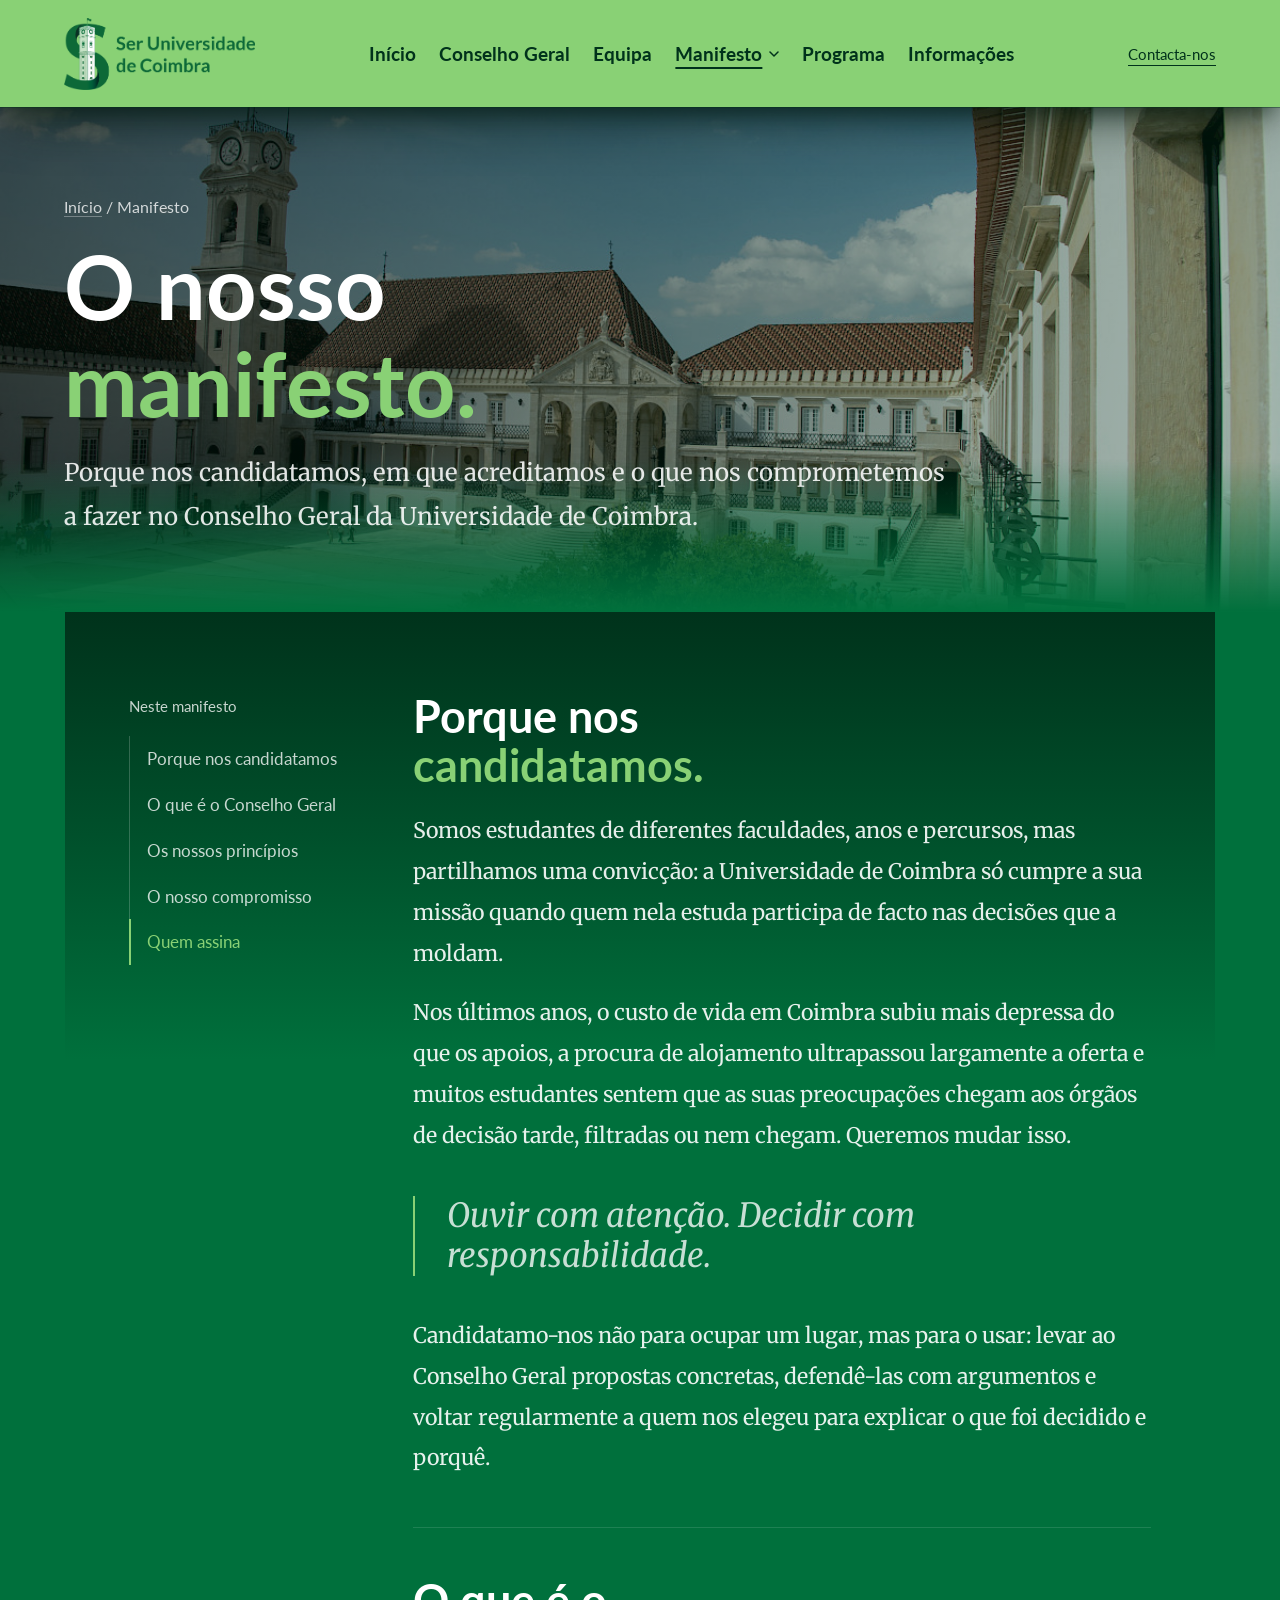
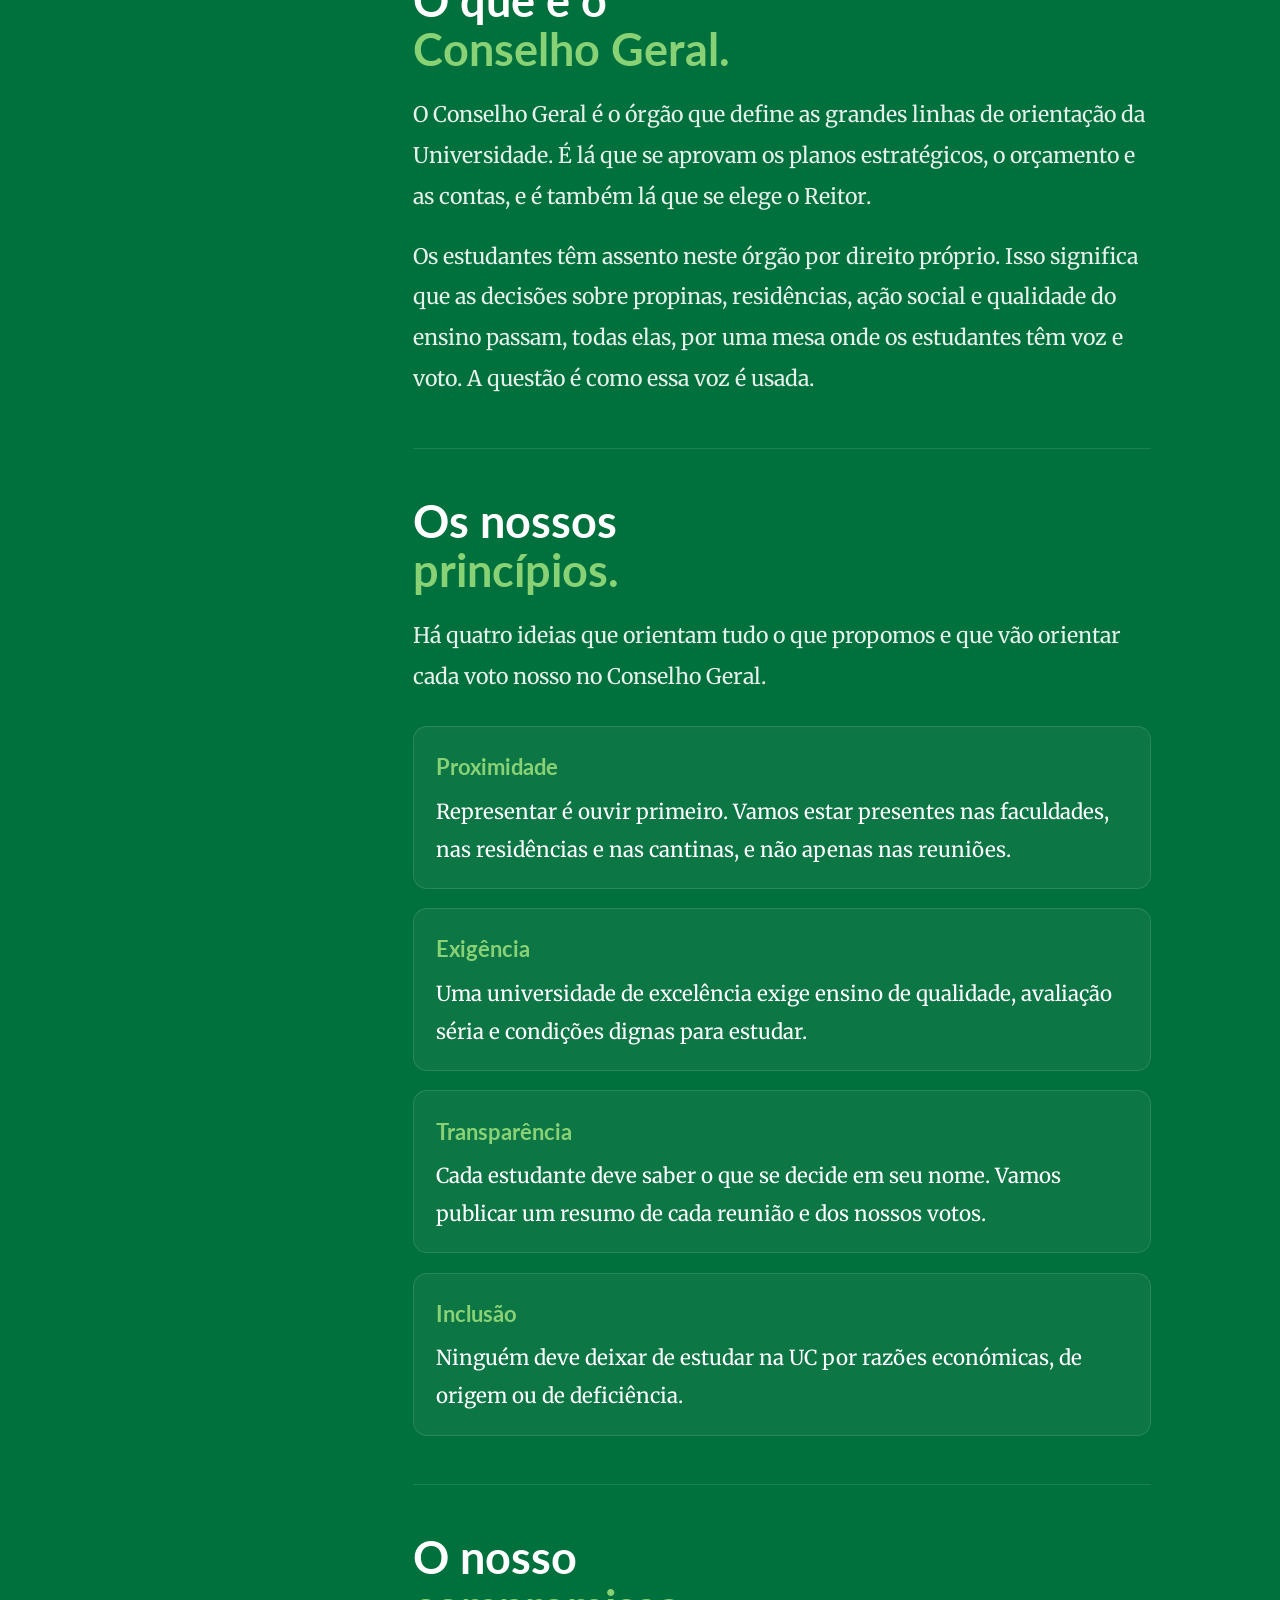
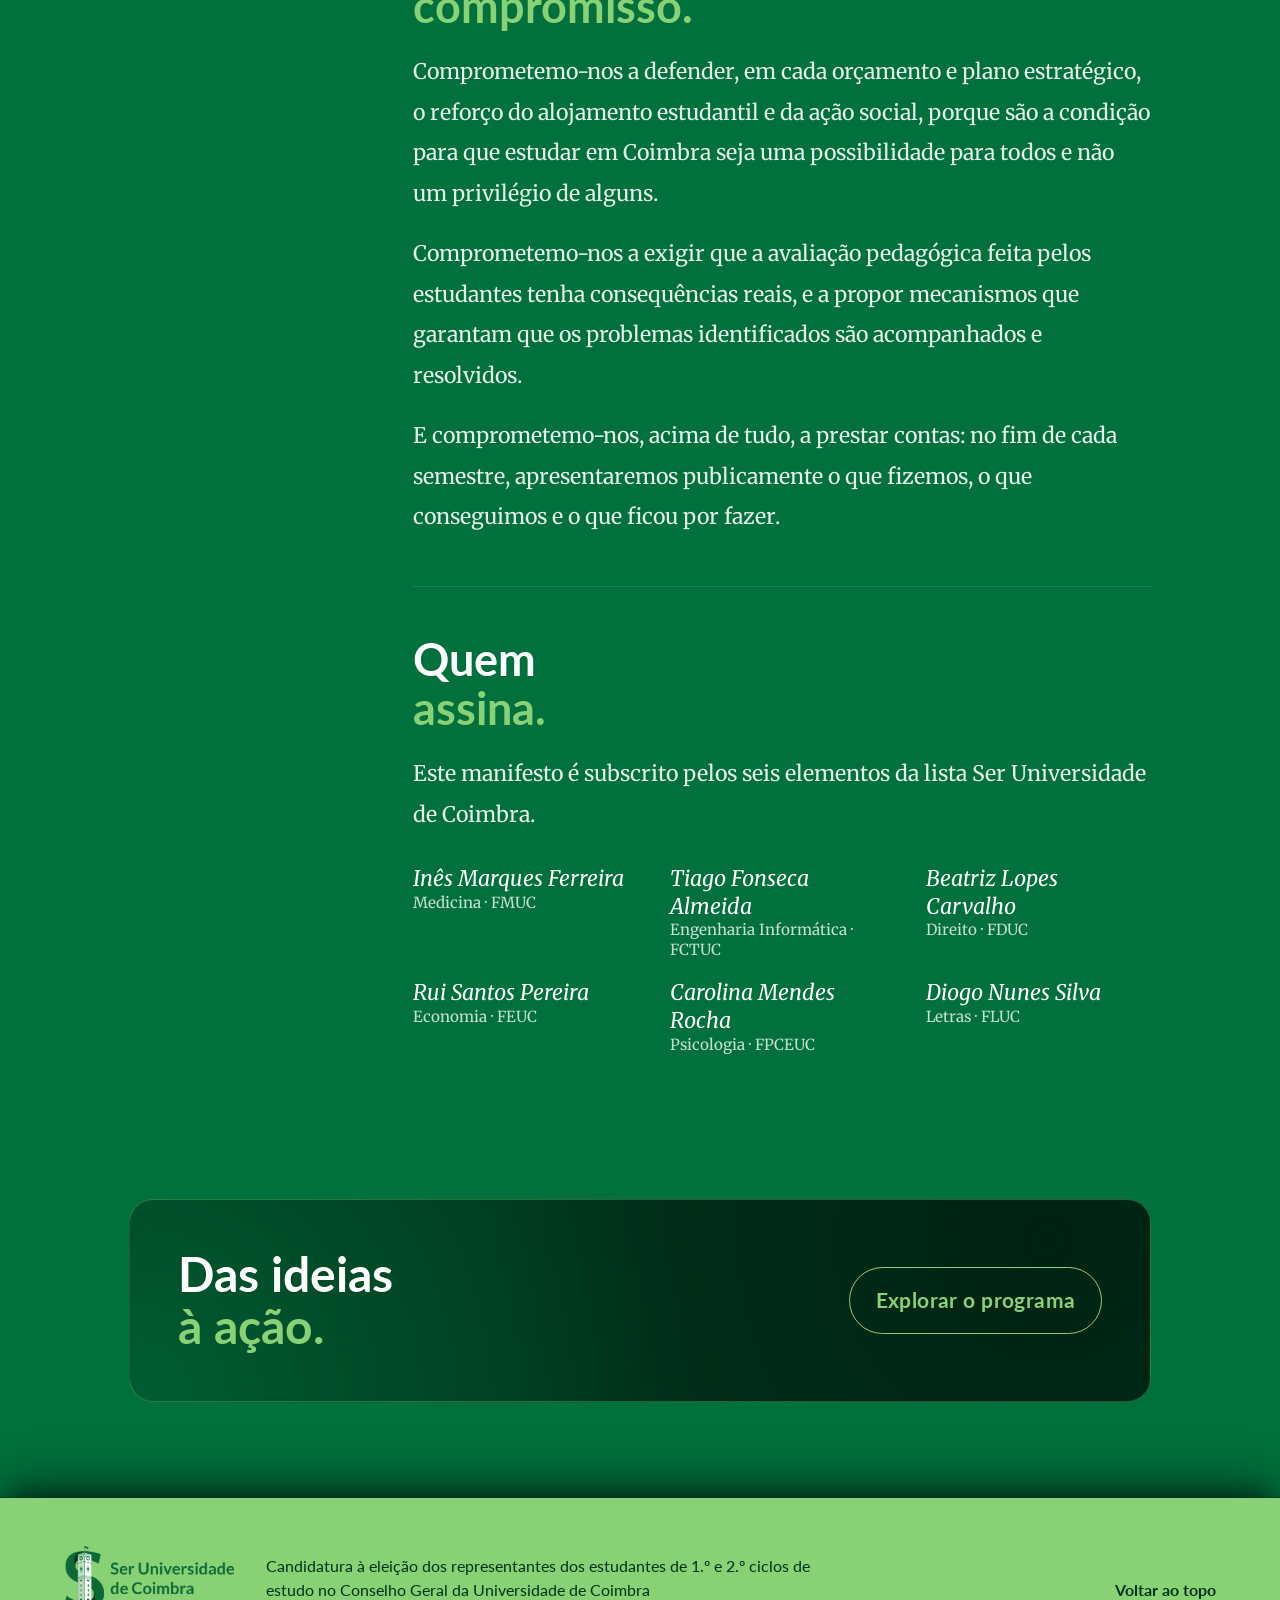
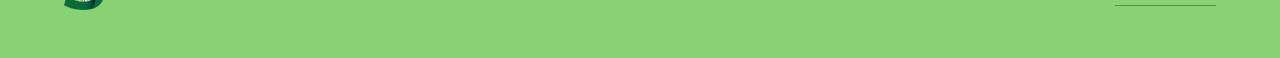
==== commit 7c46c2fc: "melhorias" ====
--- a/manifesto.html
+++ b/manifesto.html
@@ -11,7 +11,7 @@
   <link href="https://fonts.googleapis.com/css2?family=Lato:ital,wght@0,400;0,700;1,400;1,700&family=Merriweather:ital,wght@0,300;0,400;0,700;1,300;1,400&display=swap" rel="stylesheet">
   <link rel="icon" type="image/png" sizes="32x32" href="imagens/favicon-32.png">
   <link rel="apple-touch-icon" href="imagens/favicon-180.png">
-  <link rel="stylesheet" href="style.css?v=2">
+  <link rel="stylesheet" href="style.css?v=16">
 </head>
 <body>
   <a class="saltar" href="#conteudo">Saltar para o conteúdo</a>
@@ -35,7 +35,7 @@
       <a href="index.html#informacoes">Informações</a>
     </nav>
     <div class="cabecalho-acoes">
-      <a class="contacto-ligacao" href="index.html#contactos">Contacta-nos</a>
+      <a class="contacto-ligacao" href="index.html#informacoes">Contacta-nos</a>
       <button class="menu-botao" aria-expanded="false" aria-controls="menu" aria-label="Abrir menu"><span></span><span></span><span></span></button>
     </div>
   </header>
@@ -122,6 +122,6 @@
     <a class="ligacao" href="#">Voltar ao topo</a>
   </footer>
 
-  <script src="script.js?v=2"></script>
+  <script src="script.js?v=16"></script>
 </body>
 </html>
--- a/style.css
+++ b/style.css
@@ -48,18 +48,23 @@
 }
 
 .saltar {
-  position: absolute;
+  position: fixed;
   left: 1rem;
-  top: -3rem;
+  top: 1rem;
   z-index: 100;
   padding: 0.5rem 1rem;
-  background: var(--destaque);
-  color: var(--profundo);
+  background: var(--profundo);
+  color: var(--texto);
   border-radius: 6px;
-}
-
-.saltar:focus {
-  top: 1rem;
+  opacity: 0;
+  pointer-events: none;
+  transform: translateY(-200%);
+}
+
+.saltar:focus-visible {
+  opacity: 1;
+  pointer-events: auto;
+  transform: none;
 }
 
 #cabecalho {
@@ -123,7 +128,7 @@
 
 .contacto-ligacao {
   color: var(--profundo);
-  font-size: 1.15rem;
+  font-size: 0.95rem;
   text-decoration: underline;
   text-decoration-thickness: 1px;
   text-underline-offset: 5px;
@@ -183,7 +188,7 @@
   flex-direction: column;
   padding: 0.6rem;
   border-radius: 14px;
-  background: var(--escuro);
+  background: #004E2A;
   border: 1px solid color-mix(in srgb, var(--destaque) 25%, transparent);
   box-shadow: 0 20px 50px color-mix(in srgb, var(--sombra) 45%, transparent);
   opacity: 0;
@@ -296,7 +301,7 @@
   gap: 0.2rem;
   padding: 1.2rem 1.4rem;
   border-radius: 16px;
-  background: var(--escuro);
+  background: #004E2A;
   border: 1px solid color-mix(in srgb, var(--destaque) 25%, transparent);
   box-shadow: 0 20px 50px color-mix(in srgb, var(--sombra) 45%, transparent);
   opacity: 0;
@@ -365,6 +370,7 @@
 }
 
 #inicio {
+  background: linear-gradient(to bottom, var(--destaque) 0, var(--destaque) var(--altura-cabecalho, 6.7rem), transparent var(--altura-cabecalho, 6.7rem));
   position: relative;
   overflow: hidden;
   isolation: isolate;
@@ -477,7 +483,7 @@
 }
 
 .chamada .inicio-subtitulo {
-  margin-bottom: 2.5rem;
+  margin-bottom: 0;
   color: color-mix(in srgb, var(--profundo) 85%, transparent);
 }
 
@@ -668,15 +674,22 @@
   position: relative;
   padding: 1rem 1rem 1.5rem;
   border-radius: 20px;
-  background: color-mix(in srgb, var(--texto-suave) 6%, transparent);
-  border: 1px solid color-mix(in srgb, var(--texto-suave) 15%, transparent);
-  transition: transform 0.4s ease, border-color 0.4s ease, background 0.4s ease;
+  background: #004E2A;
+  border: 1px solid color-mix(in srgb, var(--destaque) 35%, transparent);
+  box-shadow:
+    inset 0 1px 0 color-mix(in srgb, var(--texto) 12%, transparent),
+    0 4px 10px rgba(0, 0, 0, 0.18),
+    0 22px 40px -18px rgba(0, 0, 0, 0.55);
+  transition: transform 0.4s ease, border-color 0.4s ease, box-shadow 0.4s ease;
 }
 
 .candidato:hover {
   transform: translateY(-6px);
-  border-color: color-mix(in srgb, var(--destaque) 60%, transparent);
-  background: color-mix(in srgb, var(--texto-suave) 10%, transparent);
+  border-color: color-mix(in srgb, var(--destaque) 70%, transparent);
+  box-shadow:
+    inset 0 1px 0 color-mix(in srgb, var(--texto) 16%, transparent),
+    0 8px 16px rgba(0, 0, 0, 0.22),
+    0 30px 50px -18px rgba(0, 0, 0, 0.65);
 }
 
 .candidato-foto {
@@ -687,6 +700,7 @@
   overflow: hidden;
   border-radius: 14px;
   background: linear-gradient(160deg, var(--escuro), var(--profundo));
+  box-shadow: 0 0 0 1px color-mix(in srgb, var(--texto) 12%, transparent), 0 8px 18px -8px rgba(0, 0, 0, 0.5);
 }
 
 .candidato-foto span {
@@ -727,9 +741,9 @@
   max-width: none;
   padding-left: max(5%, calc((100% - 1150px) / 2 + 5%));
   background:
-    radial-gradient(circle at 85% 30%, color-mix(in srgb, var(--sombra) 60%, transparent), transparent 55%),
-    radial-gradient(circle at 10% 90%, color-mix(in srgb, var(--escuro) 70%, transparent), transparent 50%),
-    var(--profundo);
+    radial-gradient(circle at 85% 30%, color-mix(in srgb, #004E2A 70%, black), transparent 60%),
+    radial-gradient(circle at 10% 90%, color-mix(in srgb, var(--escuro) 60%, #004E2A), transparent 55%),
+    #004E2A;
 }
 
 .bloco-destaque p + p {
@@ -807,6 +821,53 @@
 
 .info-cartao::before {
   margin-bottom: 0.7rem;
+}
+
+#informacoes {
+  padding-top: 3.5rem;
+  padding-bottom: 2rem;
+}
+
+#informacoes .bloco-intro {
+  margin-bottom: 1.5rem;
+}
+
+.chamada {
+  padding-top: 2.5rem;
+}
+
+.info-instagram::before {
+  content: none;
+}
+
+.info-instagram {
+  display: inline-grid;
+  grid-template-columns: auto auto;
+  grid-template-rows: auto auto;
+  column-gap: 1rem;
+  row-gap: 0.1rem;
+  align-items: center;
+  width: max-content;
+  max-width: 100%;
+  padding: 1rem 1.6rem 1rem 1.2rem;
+  border-radius: 16px;
+}
+
+.icone-instagram {
+  grid-row: span 2;
+  width: 2.4rem;
+  height: 2.4rem;
+  color: var(--destaque);
+}
+
+.info-instagram strong {
+  font-size: 1.15rem;
+  line-height: 1.2;
+}
+
+.info-instagram span:last-child {
+  font-size: 1rem;
+  line-height: 1.3;
 }
 
 .info-cartao strong {
@@ -1219,6 +1280,12 @@
   transition: background 0.3s ease, border-color 0.3s ease, transform 0.3s ease;
 }
 
+.grupo span {
+  font-family: var(--fonte-titulos);
+  font-weight: 700;
+  line-height: 1.3;
+}
+
 .grupo strong {
   min-width: 2.6rem;
   font-size: 2rem;
@@ -1250,65 +1317,58 @@
 .hemiciclo-nota {
   min-height: 4.8em;
   margin-top: 1.2rem;
+  text-align: center;
   font-family: var(--fonte-texto);
-  font-size: 1.1rem;
+  font-size: 0.95rem;
   line-height: 1.6;
   color: var(--texto-suave);
 }
 
 .conselho-factos {
   display: grid;
-  grid-template-columns: repeat(auto-fit, minmax(240px, 1fr));
-  gap: 1.5rem;
-  margin-bottom: 4.5rem;
+  grid-template-columns: repeat(3, minmax(0, 1fr));
+  gap: 1rem;
+  max-width: 760px;
+  margin: 0 0 3rem;
 }
 
 .facto {
-  padding: 2.2rem;
-  border-radius: 20px;
+  padding: 1.1rem 1.3rem;
+  border-radius: 16px;
   background: color-mix(in srgb, var(--profundo) 35%, transparent);
   border: 1px solid color-mix(in srgb, var(--texto-suave) 18%, transparent);
 }
 
-.conselho .facto p {
-  font-size: 1.23rem;
-  color: color-mix(in srgb, var(--texto) 85%, transparent);
-}
-
 .conselho .facto .facto-numero {
   font-family: var(--fonte-titulos);
-  font-size: 4rem;
-  font-weight: 700;
+  font-size: 2.4rem;
+  font-weight: 900;
   line-height: 1;
   color: var(--destaque);
 }
 
 .facto-numero span {
-  font-size: 1.6rem;
+  font-size: 1.1rem;
+  font-weight: 700;
   color: var(--texto);
 }
 
 .conselho .facto .facto-nota {
-  margin: 0.5rem 0 1.4rem;
-  padding-bottom: 1.2rem;
-  border-bottom: 1px solid color-mix(in srgb, var(--destaque) 30%, transparent);
-  font-size: 1rem;
+  margin-top: 0.45rem;
+  font-size: 0.85rem;
   font-weight: 700;
   text-transform: uppercase;
-  letter-spacing: 0.12em;
-  line-height: 1.5;
+  letter-spacing: 0.1em;
+  line-height: 1.4;
   color: var(--texto-suave);
 }
 
-.competencias-titulo {
-  margin-bottom: 2rem;
-  font-size: clamp(2rem, 4vw, 2.8rem);
-}
-
-.competencias-titulo em {
-  display: block;
-  font-style: normal;
-  color: var(--destaque);
+.conselho .competencias-titulo {
+  margin-bottom: 1.2rem;
+  font-family: var(--fonte-titulos);
+  font-size: 1.5rem;
+  font-weight: 700;
+  color: var(--texto);
 }
 
 .competencias {
@@ -1322,7 +1382,7 @@
 }
 
 .competencia {
-  padding: 2.2rem;
+  padding: 1.6rem 1.8rem;
   background: color-mix(in srgb, var(--escuro) 82%, var(--profundo));
   transition: background 0.4s ease;
 }
@@ -1332,7 +1392,7 @@
 }
 
 .competencia::before {
-  content: "";
+  content: none;
   display: block;
   width: 8px;
   height: 8px;
@@ -1342,7 +1402,7 @@
 }
 
 .competencia h4 {
-  margin-bottom: 0.9rem;
+  margin-bottom: 0.7rem;
   font-family: var(--fonte-titulos);
   font-size: 1.6rem;
   font-weight: 700;
@@ -1392,6 +1452,12 @@
   .hemiciclo {
     grid-template-columns: 1fr;
     gap: 2rem;
+    margin-bottom: 1.5rem;
+  }
+
+  .hemiciclo-nota {
+    min-height: 0;
+    margin-top: 0.9rem;
   }
 }
 
@@ -1561,11 +1627,12 @@
 
 @media (max-width: 700px) {
   html {
-    font-size: 87.5%;
+    font-size: 81.25%;
   }
 
   body {
-    line-height: 1.7;
+    font-size: 1.2rem;
+    line-height: 1.65;
   }
 
   .marca-nome,
@@ -1580,6 +1647,12 @@
   #inicio h1 {
     font-size: 11.2vw;
     margin: 0.8rem 0 1.4rem;
+  }
+
+  .inicio-subtitulo {
+    max-width: 24rem;
+    font-size: 0.8rem;
+    line-height: 1.5;
   }
 
   .inicio-fundo {
@@ -1612,6 +1685,33 @@
     order: 1;
   }
 
+  .conselho-factos {
+    gap: 0.5rem;
+    margin-bottom: 2rem;
+  }
+
+  .competencia {
+    padding: 1.2rem 1.3rem;
+  }
+
+  .facto {
+    padding: 0.8rem 0.7rem;
+    border-radius: 12px;
+  }
+
+  .conselho .facto .facto-numero {
+    font-size: 1.8rem;
+  }
+
+  .facto-numero span {
+    font-size: 0.85rem;
+  }
+
+  .conselho .facto .facto-nota {
+    font-size: 0.68rem;
+    letter-spacing: 0.06em;
+  }
+
   .testemunhos-cartao {
     padding: 1.2rem 1rem 0.6rem;
     border-radius: 18px;
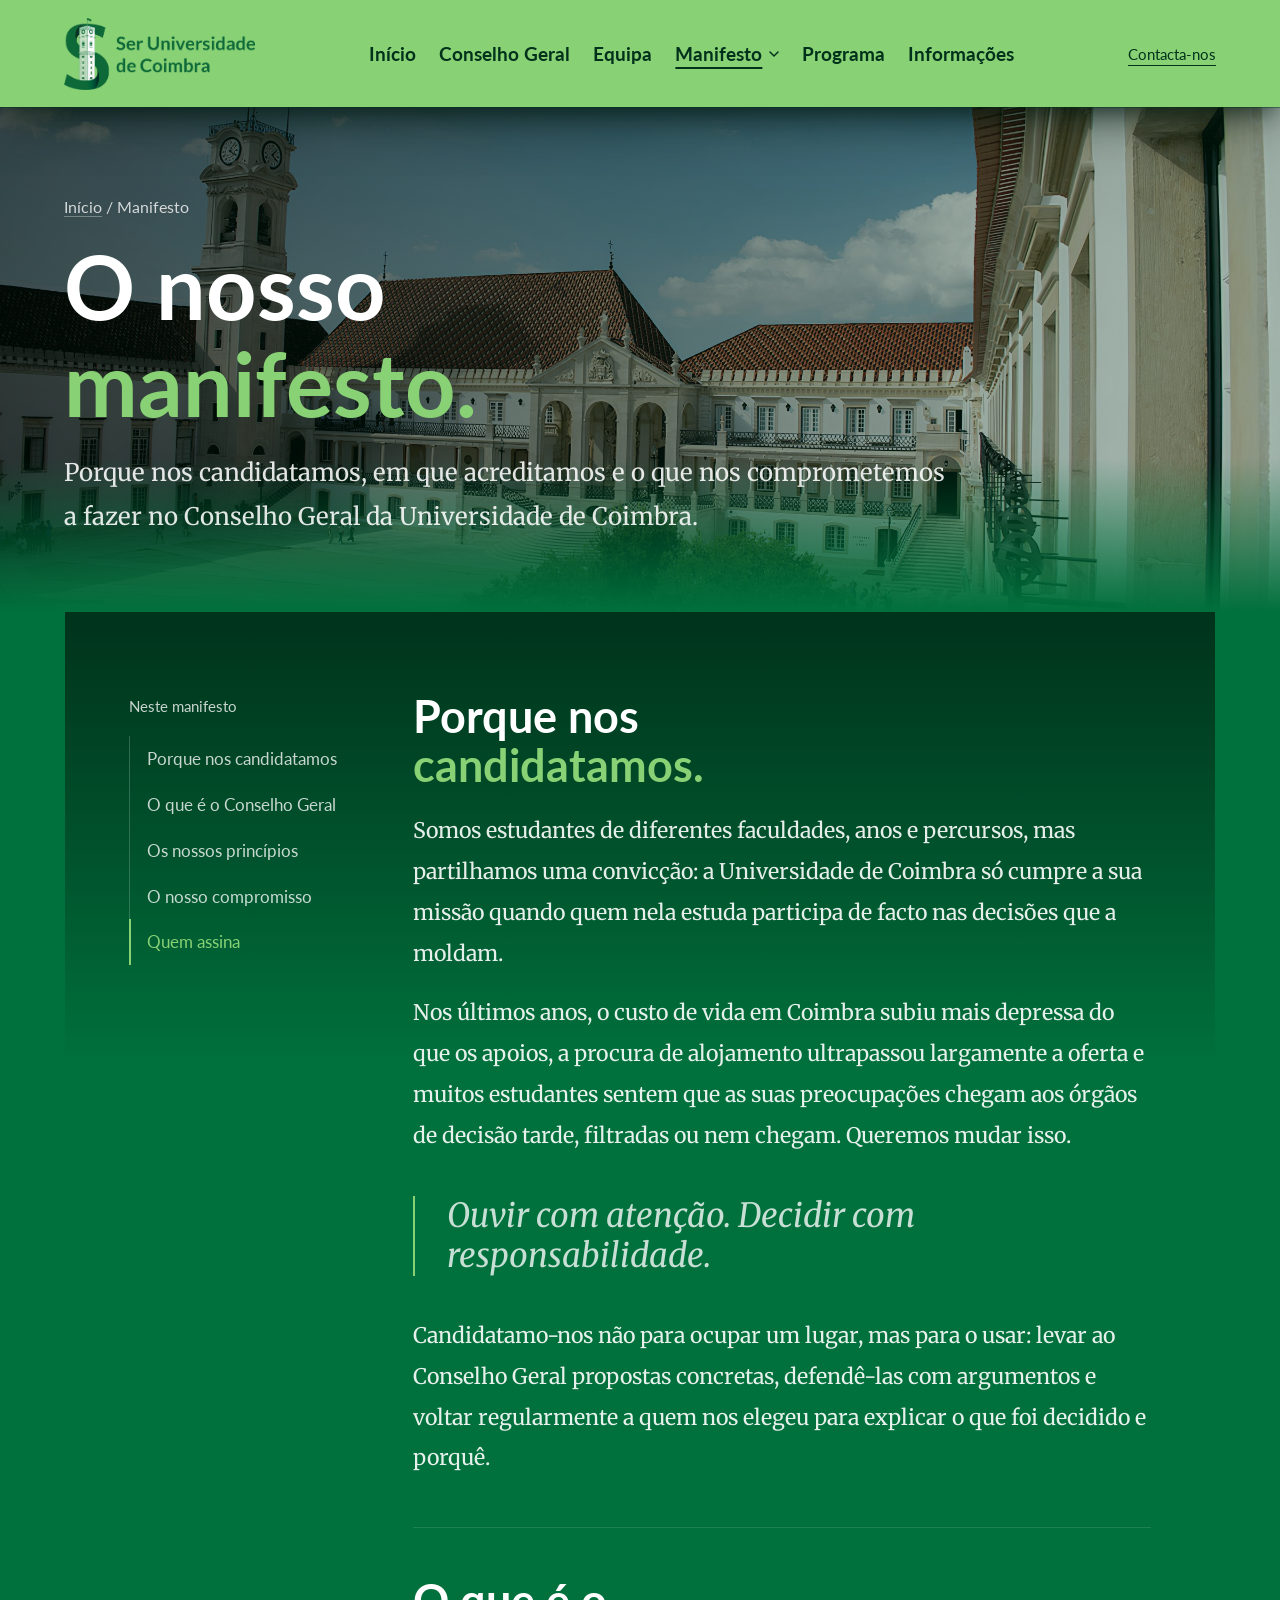
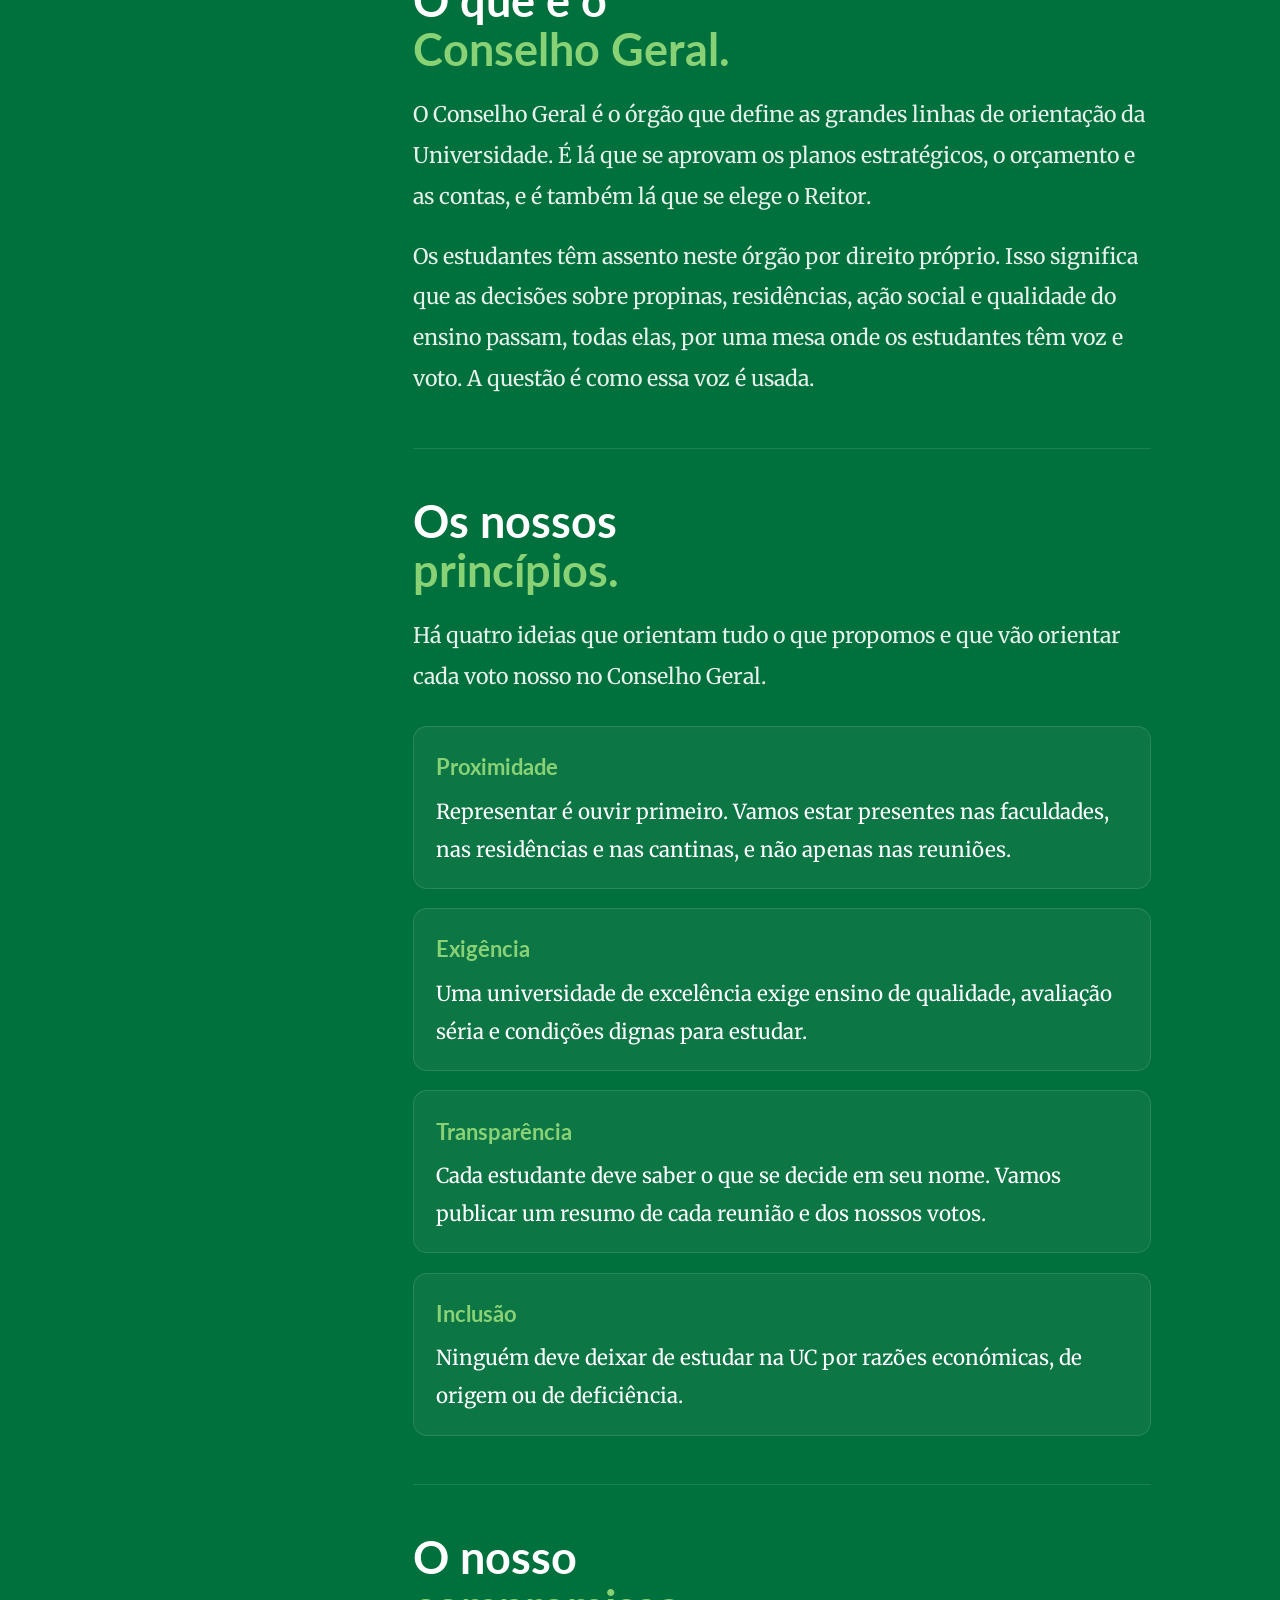
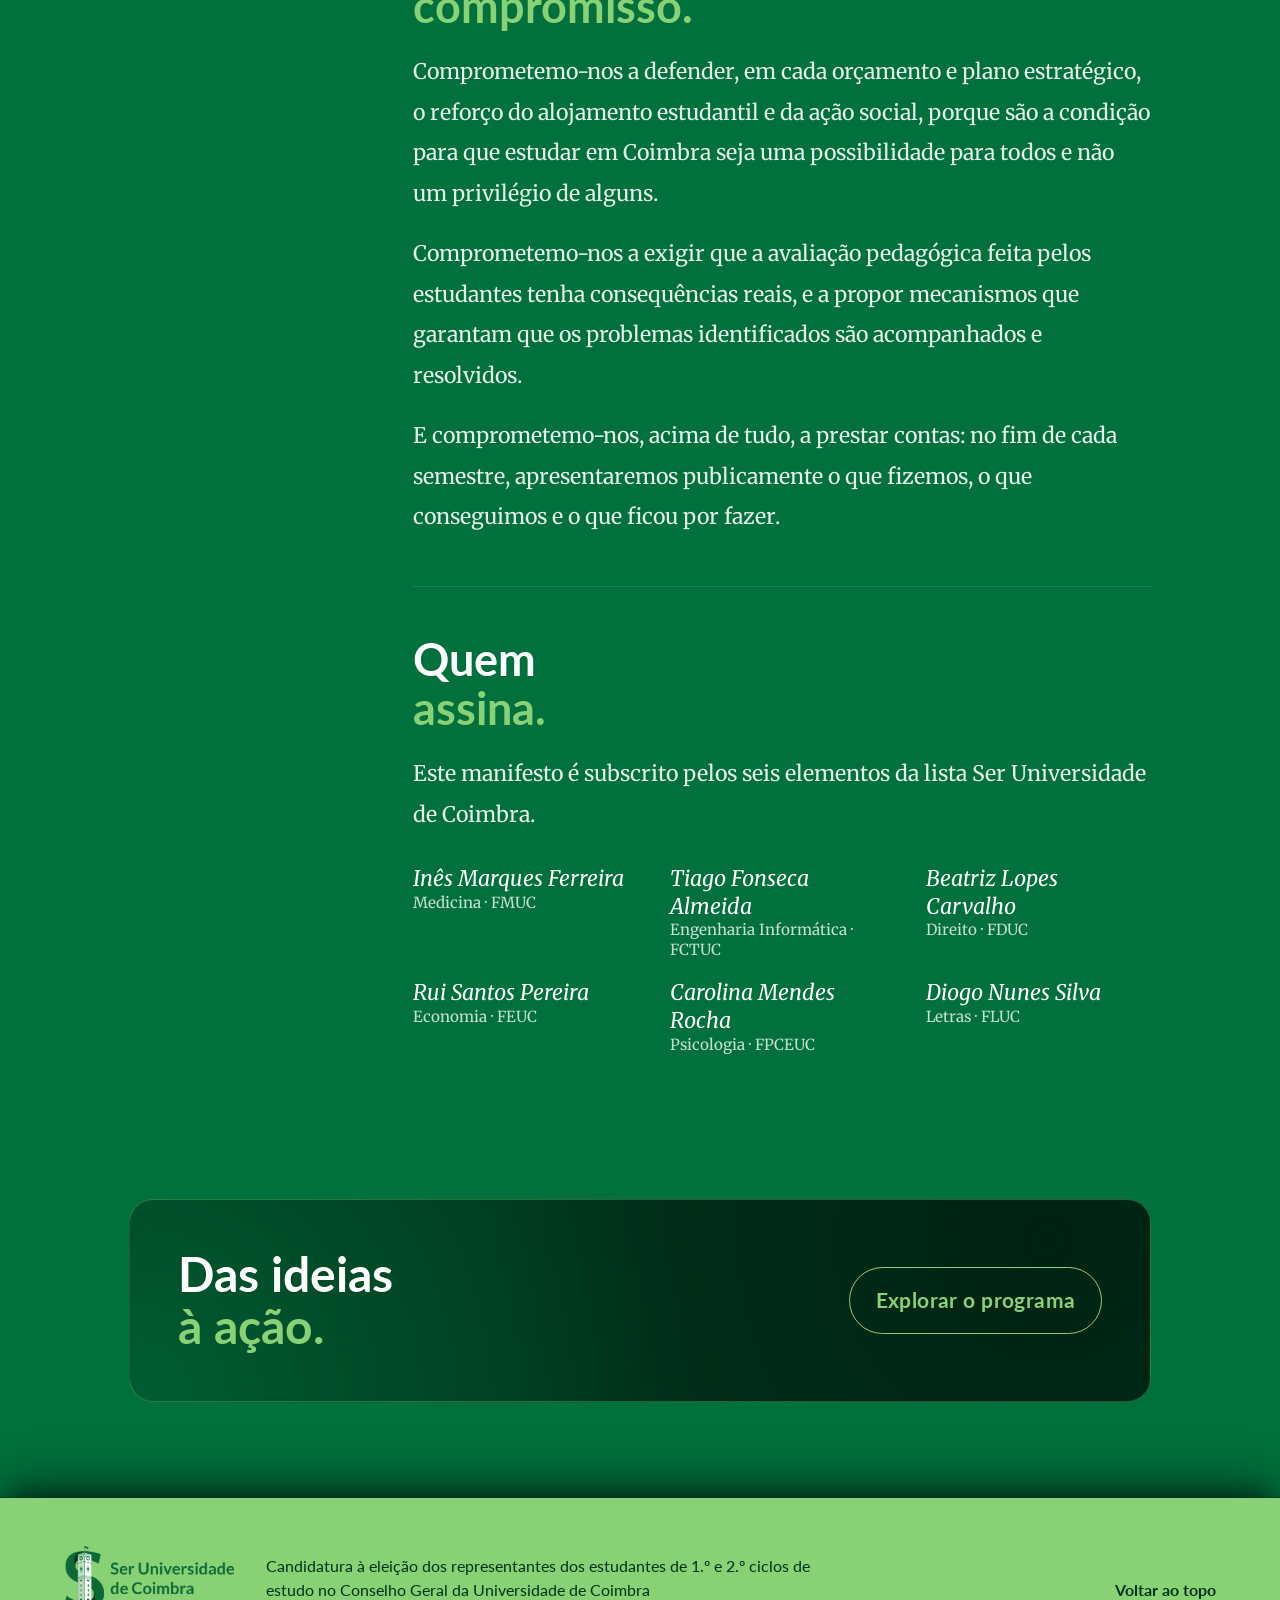
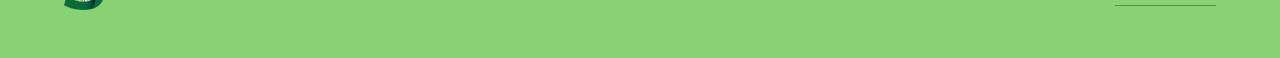
==== commit 7fbff259: "." ====
--- a/manifesto.html
+++ b/manifesto.html
@@ -11,7 +11,7 @@
   <link href="https://fonts.googleapis.com/css2?family=Lato:ital,wght@0,400;0,700;1,400;1,700&family=Merriweather:ital,wght@0,300;0,400;0,700;1,300;1,400&display=swap" rel="stylesheet">
   <link rel="icon" type="image/png" sizes="32x32" href="imagens/favicon-32.png">
   <link rel="apple-touch-icon" href="imagens/favicon-180.png">
-  <link rel="stylesheet" href="style.css?v=16">
+  <link rel="stylesheet" href="style.css?v=20">
 </head>
 <body>
   <a class="saltar" href="#conteudo">Saltar para o conteúdo</a>
@@ -122,6 +122,6 @@
     <a class="ligacao" href="#">Voltar ao topo</a>
   </footer>
 
-  <script src="script.js?v=16"></script>
+  <script src="script.js?v=20"></script>
 </body>
 </html>
--- a/style.css
+++ b/style.css
@@ -386,7 +386,7 @@
   inset: 0;
   top: var(--altura-cabecalho, 6.7rem);
   z-index: -2;
-  background: url("imagens/abertura.jpg") center / cover no-repeat;
+  background: url("imagens/abertura.jpg?v=2") center / cover no-repeat;
   filter: saturate(0.75);
 }
 
@@ -1656,7 +1656,7 @@
   }
 
   .inicio-fundo {
-    background-position: 20% center;
+    background-position: 22% center;
   }
 
   .inicio-botoes {
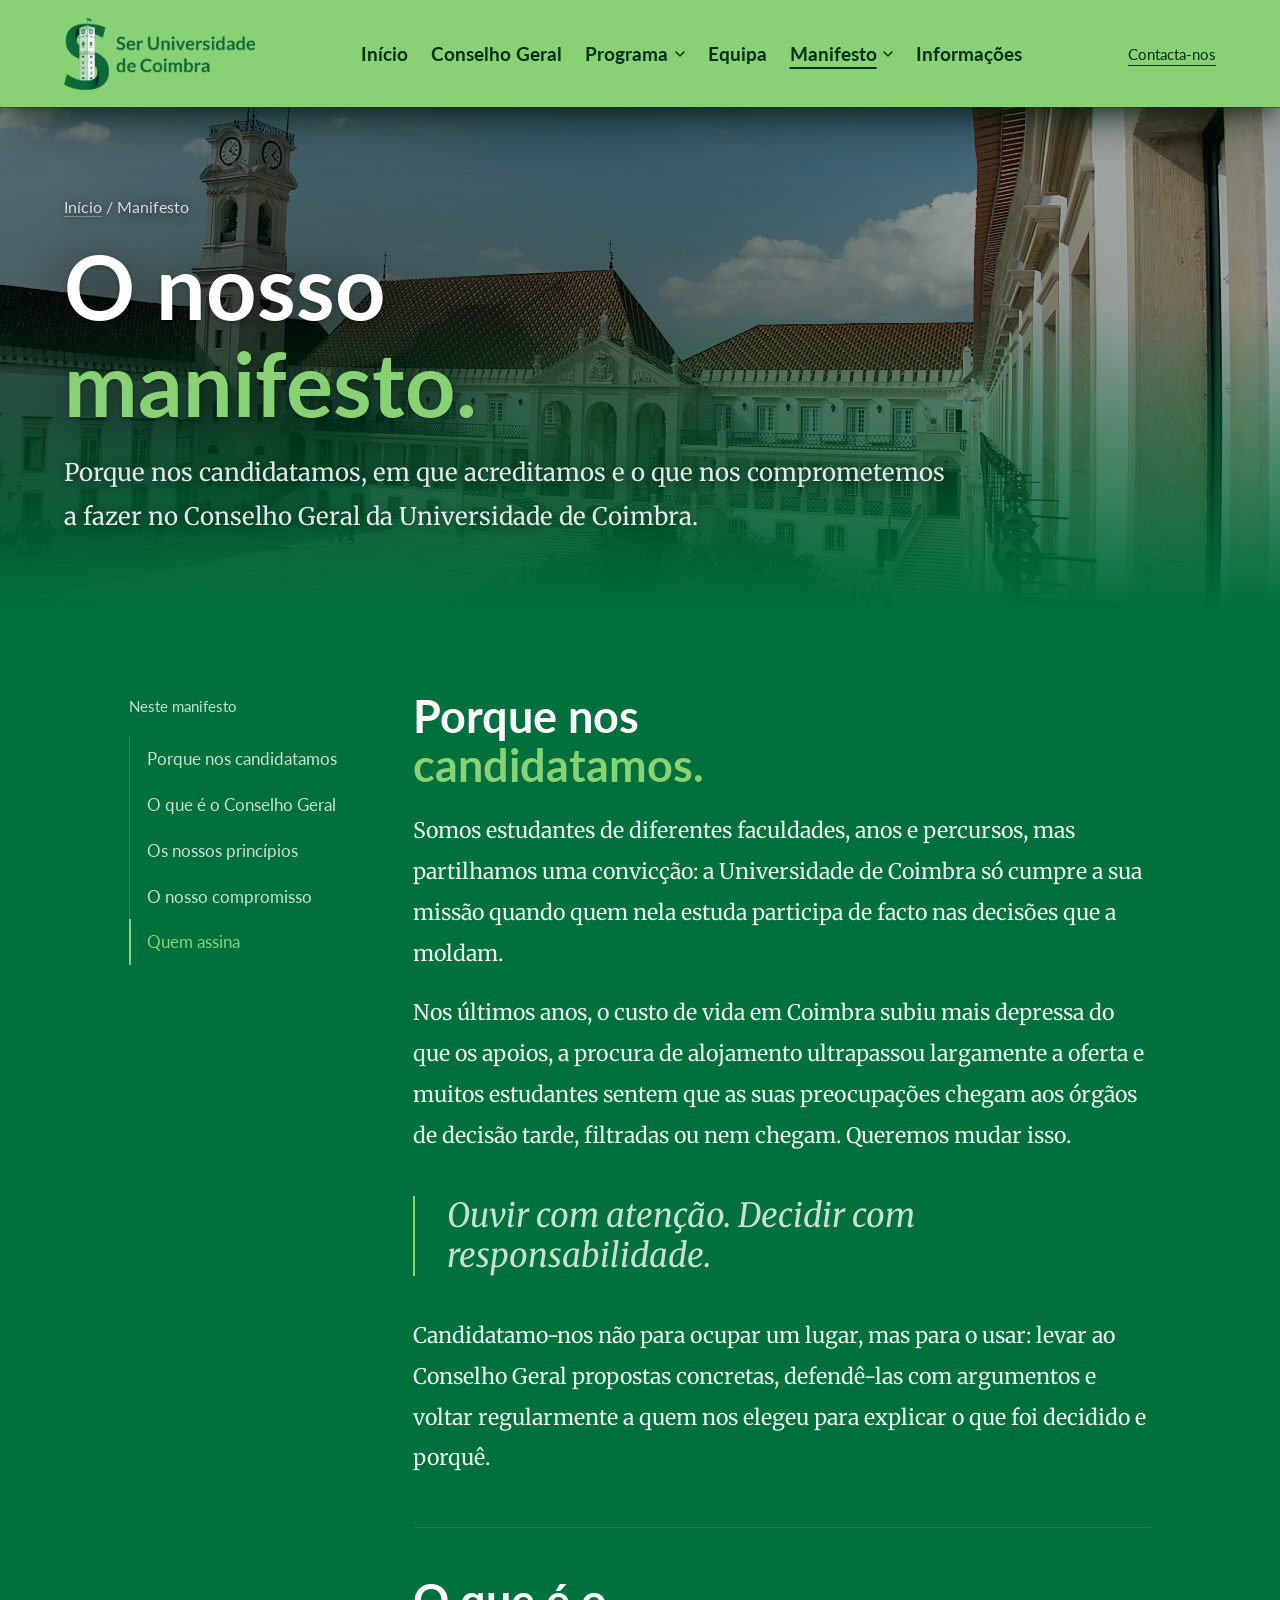
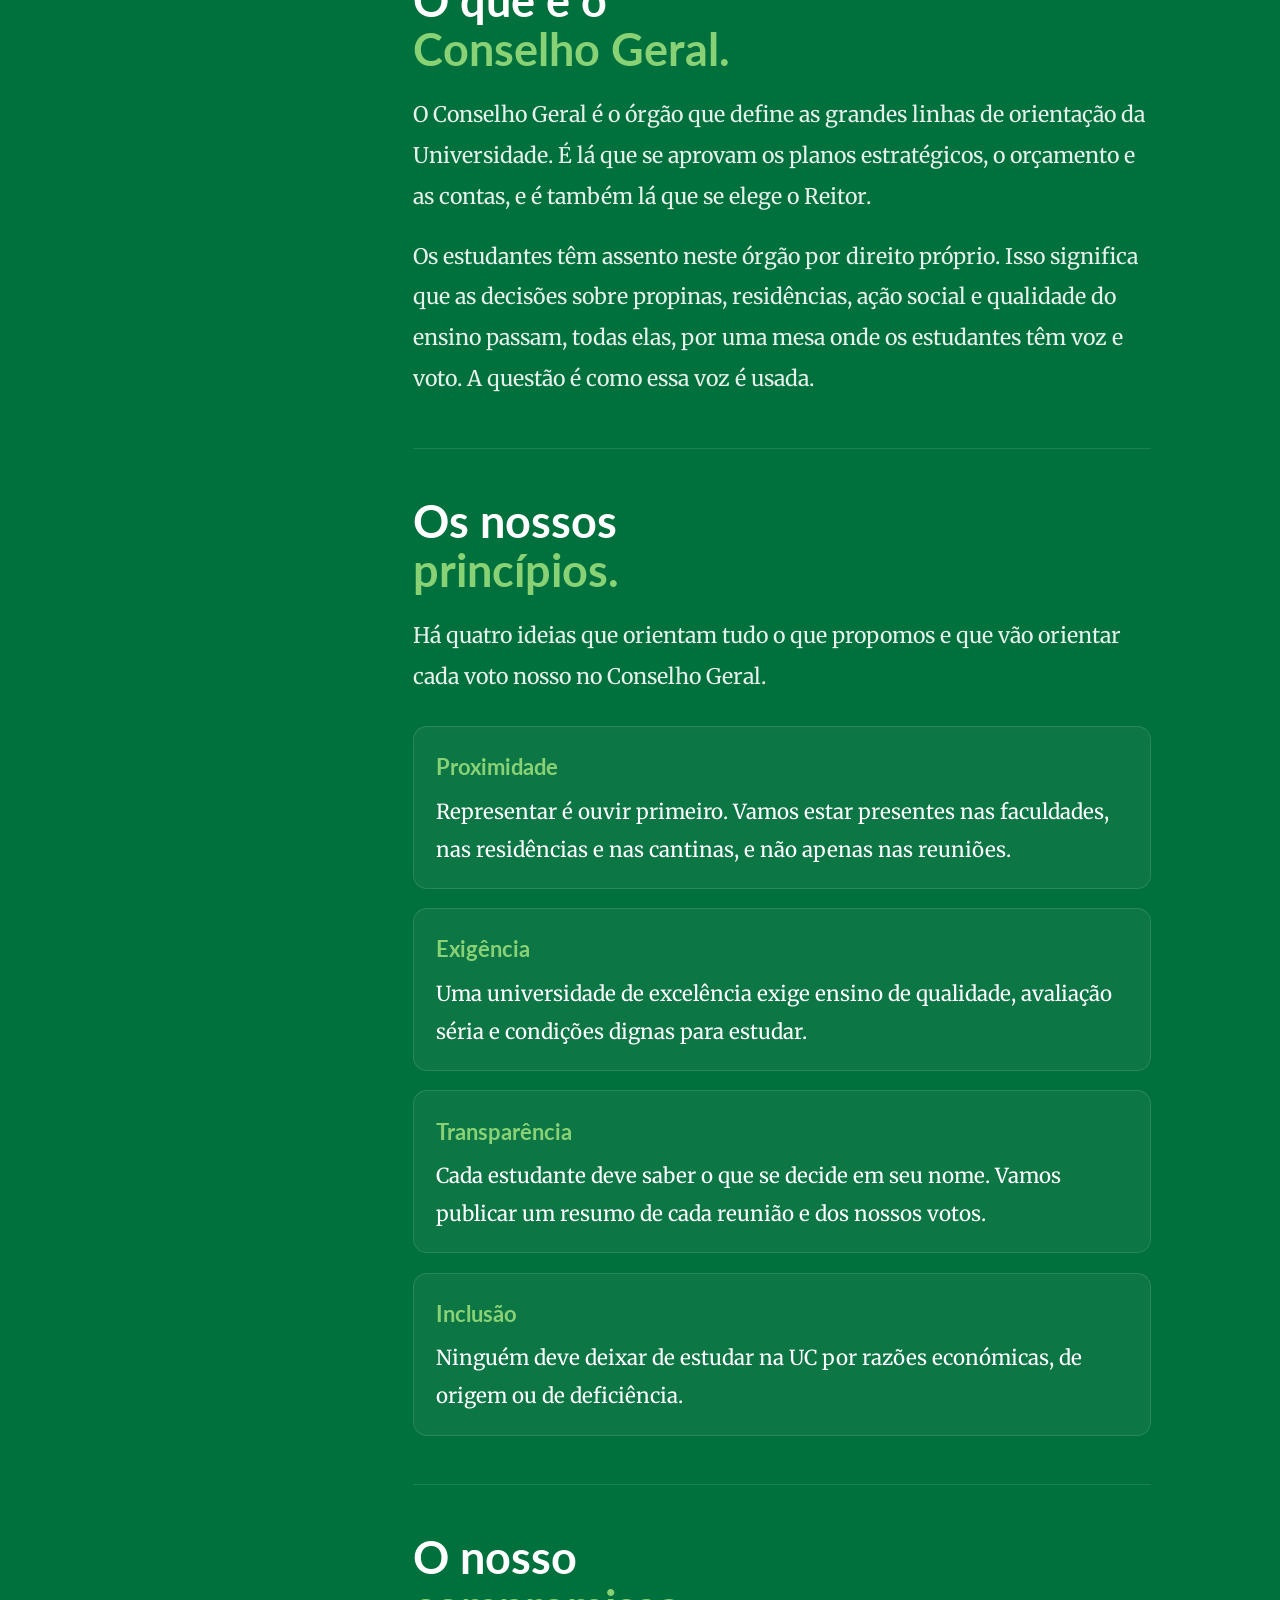
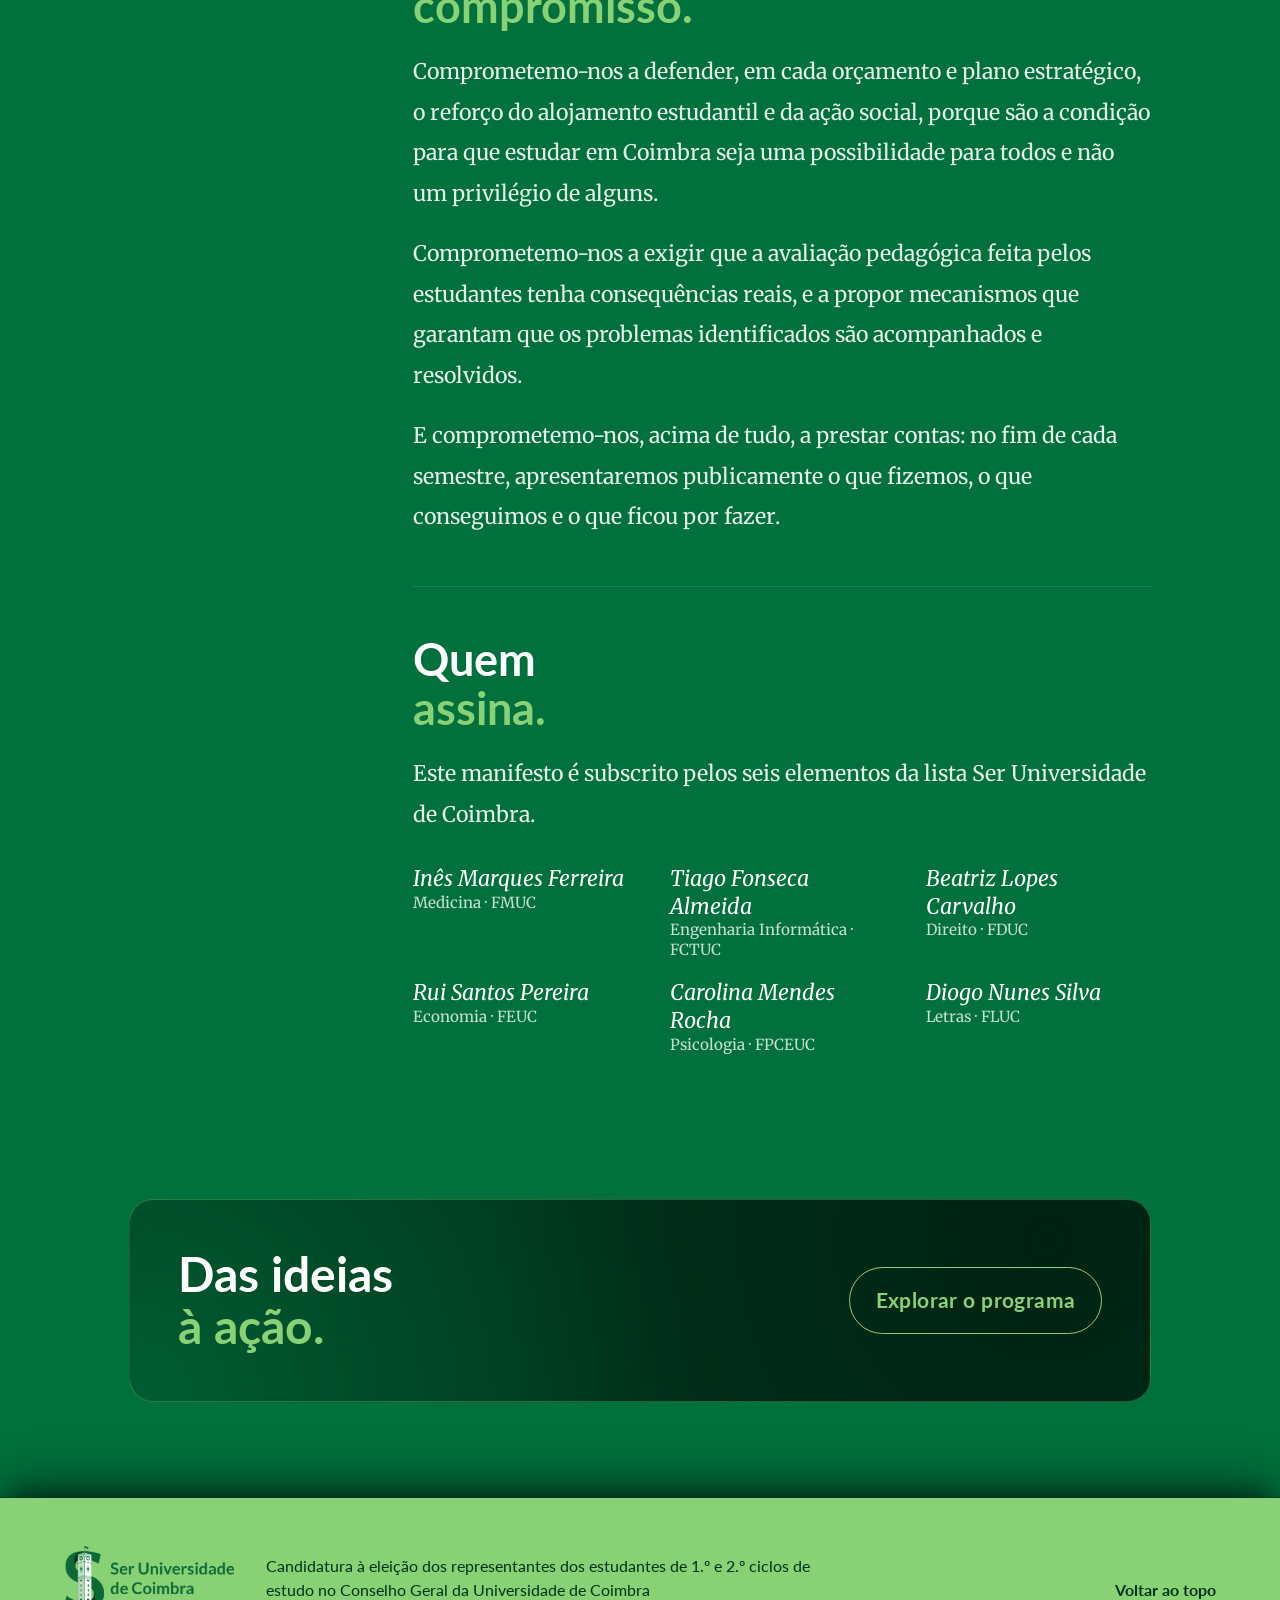
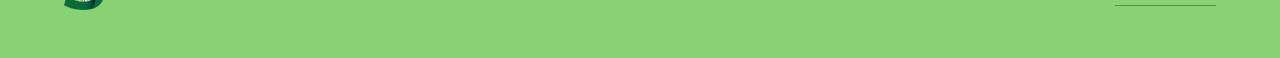
==== commit 5f6eb2d4: "programa e percursos" ====
--- a/manifesto.html
+++ b/manifesto.html
@@ -11,7 +11,7 @@
   <link href="https://fonts.googleapis.com/css2?family=Lato:ital,wght@0,400;0,700;1,400;1,700&family=Merriweather:ital,wght@0,300;0,400;0,700;1,300;1,400&display=swap" rel="stylesheet">
   <link rel="icon" type="image/png" sizes="32x32" href="imagens/favicon-32.png">
   <link rel="apple-touch-icon" href="imagens/favicon-180.png">
-  <link rel="stylesheet" href="style.css?v=20">
+  <link rel="stylesheet" href="style.css?v=30">
 </head>
 <body>
   <a class="saltar" href="#conteudo">Saltar para o conteúdo</a>
@@ -23,6 +23,13 @@
     <nav id="menu">
       <a href="index.html#inicio">Início</a>
       <a href="index.html#conselho-geral">Conselho Geral</a>
+      <div class="menu-grupo">
+        <button class="menu-grupo-botao" aria-expanded="false">Programa <svg viewBox="0 0 10 6" aria-hidden="true"><path d="M1 1l4 4 4-4" fill="none" stroke="currentColor" stroke-width="1.5" stroke-linecap="round" stroke-linejoin="round"/></svg></button>
+        <div class="submenu">
+          <a href="index.html#programa">Em resumo</a>
+          <a href="programa.html">Programa completo</a>
+        </div>
+      </div>
       <a href="index.html#equipa">Equipa</a>
       <div class="menu-grupo">
         <button class="menu-grupo-botao atual" aria-expanded="false">Manifesto <svg viewBox="0 0 10 6" aria-hidden="true"><path d="M1 1l4 4 4-4" fill="none" stroke="currentColor" stroke-width="1.5" stroke-linecap="round" stroke-linejoin="round"/></svg></button>
@@ -31,7 +38,6 @@
           <a href="manifesto.html">Manifesto completo</a>
         </div>
       </div>
-      <a href="index.html#programa">Programa</a>
       <a href="index.html#informacoes">Informações</a>
     </nav>
     <div class="cabecalho-acoes">
@@ -110,7 +116,7 @@
   <section class="pagina-seguinte">
     <div class="pagina-seguinte-cartao">
       <h2>Das ideias <em>à ação.</em></h2>
-      <a class="botao-pagina" href="index.html#programa">Explorar o programa</a>
+      <a class="botao-pagina" href="programa.html">Explorar o programa</a>
     </div>
   </section>
 
@@ -122,6 +128,6 @@
     <a class="ligacao" href="#">Voltar ao topo</a>
   </footer>
 
-  <script src="script.js?v=20"></script>
+  <script src="script.js?v=30"></script>
 </body>
 </html>
--- a/style.css
+++ b/style.css
@@ -391,12 +391,7 @@
 }
 
 .pagina-topo::before {
-  content: "";
-  position: absolute;
-  inset: 0;
-  z-index: -1;
-  background: var(--escuro);
-  opacity: 0.2;
+  content: none;
 }
 
 #inicio::after {
@@ -422,14 +417,24 @@
   inset: 0;
   z-index: -1;
   background:
-    linear-gradient(to top, var(--escuro) 0%, transparent 25%),
-    linear-gradient(
-      100deg,
-      rgba(0, 0, 0, 0.6) 0%,
-      rgba(0, 0, 0, 0.4) 40%,
-      rgba(0, 0, 0, 0.15) 100%
-    );
+    linear-gradient(to bottom, transparent 50%, var(--escuro) 100%),
+    radial-gradient(
+      ellipse 75% 70% at 25% 70%,
+      rgba(0, 18, 9, 0.55) 0%,
+      rgba(0, 18, 9, 0.2) 70%,
+      rgba(0, 18, 9, 0) 100%
+    ),
+    rgba(0, 18, 9, 0.35);
   pointer-events: none;
+}
+
+.pagina-topo h1 {
+  text-shadow: 0 2px 4px rgba(0, 0, 0, 0.25), 0 8px 40px rgba(0, 0, 0, 0.5);
+}
+
+.pagina-topo .migalhas,
+.pagina-topo .pagina-resumo {
+  text-shadow: 0 2px 12px rgba(0, 0, 0, 0.6);
 }
 
 .inicio-conteudo {
@@ -546,7 +551,7 @@
   text-shadow: 0 2px 12px rgba(0, 0, 0, 0.6);
 }
 
-#conteudo {
+#conteudo:not(.leitura) {
   background: linear-gradient(to bottom, var(--profundo) 0, var(--escuro) 28rem);
 }
 
@@ -1781,4 +1786,473 @@
   .contacto-ligacao {
     display: none;
   }
+}
+
+
+.comissoes-grelha {
+  display: grid;
+  grid-template-columns: repeat(auto-fill, minmax(240px, 1fr));
+  gap: 1rem;
+}
+
+.comissao-cartao {
+  display: flex;
+  flex-direction: column;
+  gap: 0.5rem;
+  padding: 1.4rem 1.5rem;
+  border-radius: 18px;
+  background: #004E2A;
+  border: 1px solid color-mix(in srgb, var(--destaque) 30%, transparent);
+  box-shadow: 0 4px 10px rgba(0, 0, 0, 0.15), 0 18px 34px -18px rgba(0, 0, 0, 0.5);
+  color: var(--texto);
+  text-decoration: none;
+  transition: transform 0.3s ease, border-color 0.3s ease;
+}
+
+.comissao-cartao:hover {
+  transform: translateY(-4px);
+  border-color: color-mix(in srgb, var(--destaque) 70%, transparent);
+}
+
+.comissao-numero {
+  font-family: var(--fonte-titulos);
+  font-size: 0.85rem;
+  font-weight: 700;
+  letter-spacing: 0.12em;
+  text-transform: uppercase;
+  color: var(--destaque);
+}
+
+.comissao-cartao h3 {
+  font-size: 1.35rem;
+  line-height: 1.2;
+}
+
+.comissao-ver {
+  margin-top: auto;
+  padding-top: 0.4rem;
+  font-family: var(--fonte-titulos);
+  font-size: 0.95rem;
+  font-weight: 700;
+  color: var(--texto-suave);
+}
+
+.comissao-ver::after {
+  content: " →";
+  color: var(--destaque);
+}
+
+#programa .botao-pagina {
+  margin-top: 2.2rem;
+}
+
+.comissao-etiqueta {
+  margin-bottom: 0.4rem;
+  font-family: var(--fonte-titulos);
+  font-size: 0.85rem !important;
+  font-weight: 700;
+  letter-spacing: 0.12em;
+  text-transform: uppercase;
+  color: var(--destaque) !important;
+}
+
+.texto-programa h2 em {
+  display: inline;
+}
+
+.medidas {
+  display: grid;
+  gap: 0.7rem;
+  margin-top: 1.8rem;
+}
+
+.medida {
+  border-radius: 14px;
+  background: #004E2A;
+  border: 1px solid color-mix(in srgb, var(--destaque) 22%, transparent);
+  transition: border-color 0.3s ease;
+}
+
+.medida[open] {
+  border-color: color-mix(in srgb, var(--destaque) 60%, transparent);
+}
+
+.medida summary {
+  display: flex;
+  align-items: center;
+  gap: 1rem;
+  padding: 1rem 1.2rem;
+  cursor: pointer;
+  list-style: none;
+  font-family: var(--fonte-titulos);
+  font-size: 1.15rem;
+  font-weight: 700;
+  line-height: 1.3;
+}
+
+.medida summary::-webkit-details-marker {
+  display: none;
+}
+
+.medida summary::after {
+  content: "+";
+  margin-left: auto;
+  font-size: 1.6rem;
+  font-weight: 400;
+  line-height: 1;
+  color: var(--destaque);
+  transition: transform 0.3s ease;
+}
+
+.medida[open] summary::after {
+  transform: rotate(45deg);
+}
+
+.medida-numero {
+  flex-shrink: 0;
+  display: grid;
+  place-items: center;
+  line-height: 1;
+  font-variant-numeric: tabular-nums;
+  text-box: trim-both cap alphabetic;
+  width: 2rem;
+  height: 2rem;
+  border-radius: 50%;
+  background: var(--destaque);
+  color: var(--profundo);
+  font-size: 0.95rem;
+  font-weight: 900;
+}
+
+.texto-programa .medida p {
+  padding: 0 1.3rem 1.3rem 4.2rem;
+  font-size: 1.12rem;
+  line-height: 1.75;
+}
+
+@media (max-width: 700px) {
+  .comissoes-grelha {
+    grid-template-columns: repeat(2, minmax(0, 1fr));
+    gap: 0.6rem;
+  }
+
+  .comissao-cartao {
+    padding: 1rem;
+    border-radius: 14px;
+  }
+
+  .comissao-cartao h3 {
+    font-size: 1.05rem;
+  }
+
+  .comissao-numero,
+  .comissao-ver {
+    font-size: 0.75rem;
+  }
+
+  .medida summary {
+    padding: 0.85rem 0.9rem;
+    gap: 0.7rem;
+    font-size: 1rem;
+  }
+
+  .texto-programa .medida p {
+    padding: 0 1rem 1rem;
+    font-size: 1rem;
+  }
+}
+
+@media (max-width: 860px) {
+  .leitura-programa .indice {
+    display: block;
+    position: static;
+    margin: 0 -5% 2rem;
+    padding: 0 5%;
+    overflow-x: auto;
+    scrollbar-width: none;
+  }
+
+  .leitura-programa .indice-titulo {
+    display: none;
+  }
+
+  .leitura-programa .indice ol {
+    display: flex;
+    gap: 0.5rem;
+    width: max-content;
+    border-left: none;
+  }
+
+  .leitura-programa .indice a {
+    margin: 0;
+    padding: 0.45rem 0.9rem;
+    border: 1px solid color-mix(in srgb, var(--destaque) 40%, transparent);
+    border-radius: 999px;
+    font-size: 0.9rem;
+    white-space: nowrap;
+  }
+
+  .leitura-programa .indice a.ativo,
+  .leitura-programa .indice a:hover {
+    background: var(--destaque);
+    color: var(--profundo);
+    border-color: var(--destaque);
+  }
+
+  .texto-programa > section > p:not(.comissao-etiqueta) {
+    font-size: 1.05rem;
+    line-height: 1.7;
+  }
+}
+
+
+.candidato {
+  cursor: pointer;
+}
+
+.candidato-abrir {
+  position: absolute;
+  inset: 0;
+  display: flex;
+  align-items: flex-end;
+  justify-content: flex-end;
+  padding: 0 1.5rem 1.55rem;
+  background: none;
+  border: none;
+  border-radius: inherit;
+  cursor: pointer;
+}
+
+.candidato-abrir span {
+  font-family: var(--fonte-titulos);
+  font-size: 0.85rem;
+  font-weight: 700;
+  color: var(--destaque);
+}
+
+.candidato-abrir span::after {
+  content: " +";
+}
+
+.candidato-abrir:focus-visible {
+  outline: 2px solid var(--destaque);
+  outline-offset: 3px;
+}
+
+.percurso-janela {
+  margin: auto;
+  width: min(760px, 92vw);
+  max-height: 88vh;
+  padding: 0;
+  border: 1px solid color-mix(in srgb, var(--destaque) 45%, transparent);
+  border-radius: 22px;
+  background: #004E2A;
+  color: var(--texto);
+  box-shadow: 0 30px 80px rgba(0, 0, 0, 0.55);
+  overflow: auto;
+}
+
+.percurso-janela::backdrop {
+  background: rgba(0, 20, 10, 0.65);
+  backdrop-filter: blur(4px);
+}
+
+.percurso-janela[open] {
+  animation: percurso-entrar 0.3s ease;
+}
+
+@keyframes percurso-entrar {
+  from { opacity: 0; transform: translateY(16px) scale(0.98); }
+  to { opacity: 1; transform: none; }
+}
+
+.percurso-conteudo {
+  display: grid;
+  grid-template-columns: 240px minmax(0, 1fr);
+  gap: 2rem;
+  align-items: center;
+  padding: 2rem 2.2rem 1.2rem;
+}
+
+.percurso-foto {
+  aspect-ratio: 4 / 5;
+  overflow: hidden;
+  border-radius: 16px;
+  box-shadow: 0 0 0 1px color-mix(in srgb, var(--texto) 14%, transparent), 0 12px 26px -10px rgba(0, 0, 0, 0.6);
+}
+
+.percurso-foto img {
+  width: 100%;
+  height: 100%;
+  object-fit: cover;
+  object-position: 50% 30%;
+}
+
+.percurso-faculdade {
+  font-family: var(--fonte-titulos);
+  font-size: 0.85rem;
+  font-weight: 700;
+  letter-spacing: 0.12em;
+  text-transform: uppercase;
+  color: var(--destaque);
+}
+
+.percurso-texto h3 {
+  margin: 0.4rem 0 1.1rem;
+  font-size: 1.7rem;
+  line-height: 1.15;
+}
+
+.percurso-texto ul {
+  display: grid;
+  gap: 0.7rem;
+  list-style: none;
+}
+
+.percurso-texto li {
+  position: relative;
+  padding-left: 1.5rem;
+  font-size: 1.05rem;
+  line-height: 1.55;
+  color: color-mix(in srgb, var(--texto) 90%, transparent);
+}
+
+.percurso-texto li::before {
+  content: "";
+  position: absolute;
+  left: 0;
+  top: calc(0.775em - 2.5px);
+  width: 5px;
+  height: 5px;
+  background: var(--destaque);
+  transform: rotate(45deg);
+}
+
+.percurso-fechar {
+  display: grid;
+  place-items: center;
+  padding: 0;
+  position: absolute;
+  top: 0.8rem;
+  right: 0.9rem;
+  z-index: 1;
+  width: 2.4rem;
+  height: 2.4rem;
+  border: none;
+  border-radius: 50%;
+  background: color-mix(in srgb, var(--texto) 10%, transparent);
+  color: var(--texto);
+  font-size: 1.6rem;
+  line-height: 1;
+  cursor: pointer;
+}
+
+.percurso-fechar:hover {
+  background: var(--destaque);
+  color: var(--profundo);
+}
+
+.percurso-navegacao {
+  display: flex;
+  justify-content: flex-end;
+  gap: 0.6rem;
+  padding: 0 2.2rem 1.6rem;
+}
+
+.percurso-navegacao button {
+  display: grid;
+  place-items: center;
+  padding: 0;
+  font-family: system-ui, sans-serif;
+  line-height: 1;
+  width: 2.6rem;
+  height: 2.6rem;
+  border: 1px solid color-mix(in srgb, var(--destaque) 50%, transparent);
+  border-radius: 50%;
+  background: none;
+  color: var(--destaque);
+  font-size: 1.2rem;
+  cursor: pointer;
+  transition: background 0.25s ease, color 0.25s ease;
+}
+
+.percurso-navegacao button:hover {
+  background: var(--destaque);
+  color: var(--profundo);
+}
+
+@media (max-width: 700px) {
+  .candidato-abrir {
+    padding: 0 1rem 1.05rem;
+  }
+
+  .candidato-abrir span {
+    font-size: 0.72rem;
+  }
+
+  .percurso-janela {
+    width: 100vw;
+    max-width: 100vw;
+    max-height: 90vh;
+    margin: auto 0 0;
+    border-radius: 22px 22px 0 0;
+    border-bottom: none;
+  }
+
+  .percurso-janela[open] {
+    animation: percurso-subir 0.3s ease;
+  }
+
+  @keyframes percurso-subir {
+    from { transform: translateY(100%); }
+    to { transform: none; }
+  }
+
+  .percurso-conteudo {
+    grid-template-columns: 110px minmax(0, 1fr);
+    gap: 1.1rem;
+    align-items: start;
+    padding: 1.6rem 1.2rem 1rem;
+  }
+
+  .percurso-texto h3 {
+    font-size: 1.3rem;
+    margin-bottom: 0.8rem;
+  }
+
+  .percurso-texto ul {
+    grid-column: 1 / -1;
+  }
+
+  .percurso-texto li {
+    font-size: 0.98rem;
+  }
+
+  .percurso-navegacao {
+    padding: 0 1.2rem 1.4rem;
+  }
+}
+
+.percurso-fechar svg,
+.percurso-navegacao svg {
+  display: block;
+}
+
+.pagina-topo-curta {
+  min-height: 46vh;
+  padding-bottom: 2.5rem;
+}
+
+.pagina-topo-curta + .leitura {
+  padding-top: 3rem;
+}
+
+@media (max-width: 860px) {
+  .pagina-topo-curta {
+    min-height: 38vh;
+  }
+
+  .pagina-topo-curta + .leitura {
+    padding-top: 2rem;
+  }
 }
